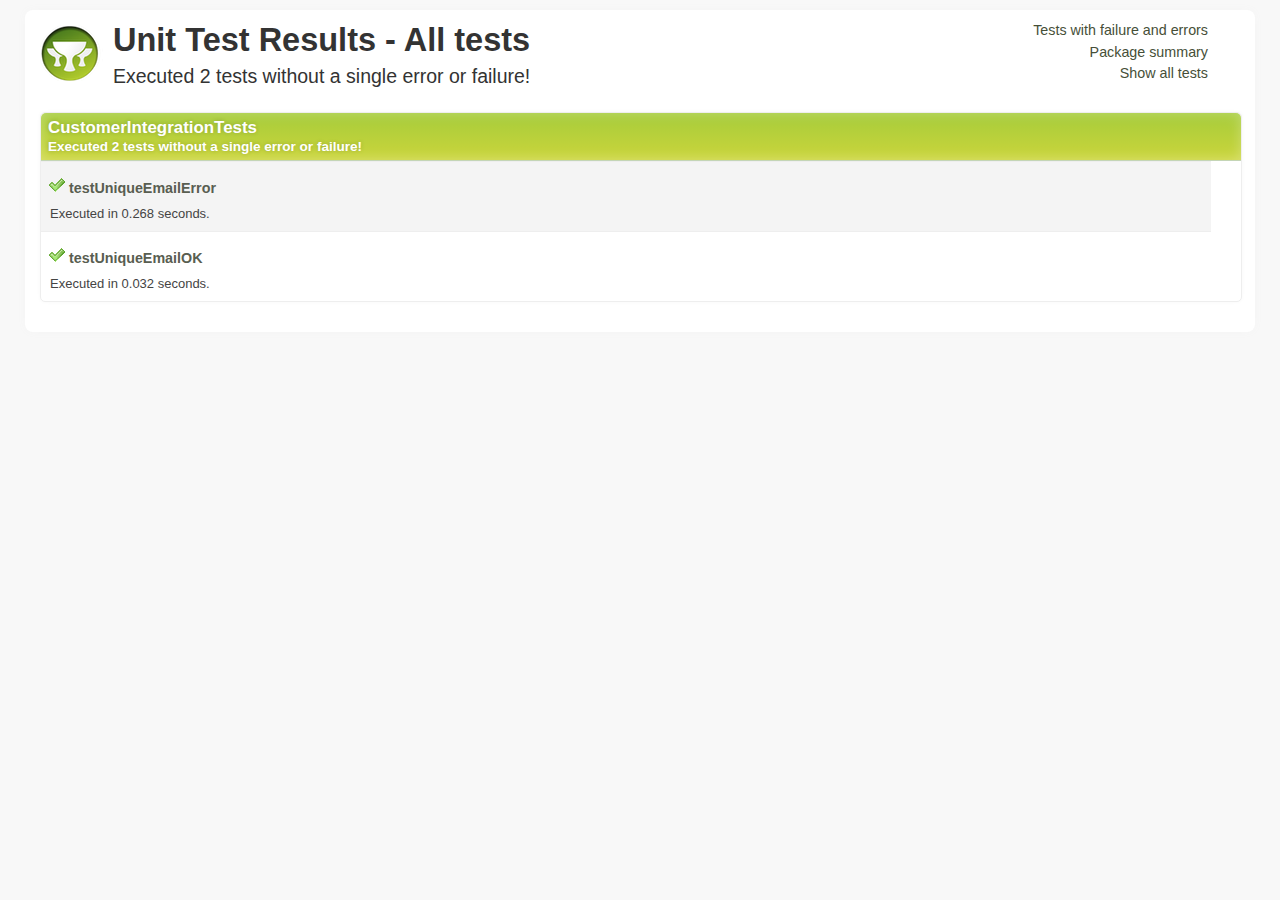
==== target/test-reports/html/all.html @ 6e8ee39a "introduced an error in Listing.groovy in previous change - resolved the bug" ====
<!DOCTYPE html><html xmlns:lxslt="http://xml.apache.org/xslt" xmlns:stringutils="xalan://org.apache.tools.ant.util.StringUtils">
<head>
<META http-equiv="Content-Type" content="text/html; charset=utf-8">
<title>
        Unit Test Results
     - All tests</title>
<link href="stylesheet.css" rel="stylesheet" type="text/css">
</head>
<body>
<div id="report" class="container container_8">
<div class="grid_6 alpha">
<div class="grailslogo"></div>
<h1>
        Unit Test Results
     - All tests </h1>
<p class="intro">
                        Executed
                        2
                        tests
                    
                        without a single error or failure!
                    </p>
</div>
<div class="grid_2 omega">
<nav id="navigationlinks">
<p>
<a href="failed.html">
                    Tests with failure and errors
                </a>
</p>
<p>
<a href="index.html">
                    Package summary
                </a>
</p>
<p>
<a href="all.html">
                    Show all tests
                </a>
</p>
</nav>
</div>
<div class="clear"></div>
<div class="testsuite success">
<div class="header">
<h2>CustomerIntegrationTests</h2>
<h3>
                        Executed
                        2
                        tests
                    
                        without a single error or failure!
                    </h3>
</div>
<div class="testcase clearfix success grid_8 alpha omega" data-name="testUniqueEmailError">
<div class="grid_3 alpha">
<p>
<span class="icon success"></span><b class="testname message success">testUniqueEmailError</b>
</p>
<p class="summary">Executed in 0.268 seconds.</p>
</div>
<div class="grid_5 omega outputinfo"></div>
<div class="clear"></div>
</div>
<div class="testcase clearfix success grid_8 alpha omega" data-name="testUniqueEmailOK">
<div class="grid_3 alpha">
<p>
<span class="icon success"></span><b class="testname message success">testUniqueEmailOK</b>
</p>
<p class="summary">Executed in 0.032 seconds.</p>
</div>
<div class="grid_5 omega outputinfo"></div>
<div class="clear"></div>
</div>
<div class="clearfix output footer">
<div class="sysout">
<h2>Standard output</h2>
<pre class="stdout"></pre>
</div>
<div class="syserr">
<h2>System error</h2>
<pre class="syserr">--Output from testUniqueEmailError--
--Output from testUniqueEmailOK--
</pre>
</div>
</div>
<div class="clear"></div>
</div>
<div class="clear"></div>
</div>
<!--
            Parses JUnit output and associates it with the corresponding test case
        -->
<script language="javascript">


/**
 * The JUnit report format is incredibly stuipd in the
 * sense that it accumulates output from all test methods
 * into a single xml node.
 */
(function() {

    var outputElements = findOutputElements();
    for (var i in outputElements) {
        var outputElement = outputElements[i];
        var textOutput = outputElement.element.firstChild.nodeValue;
        var header = outputElement.getHeader();
        appendTestMethodOutput(textOutput, header);
    }

    function findOutputElements() {
        var outputElements = [];
        var preElements = document.getElementsByTagName("pre");
        for (var i in preElements) {
            var preElement = preElements[i];
            var className = preElement.className || "";
            if (className.indexOf("stdout") >= 0) {
                var outputElement = new OutputElement(preElement, "output");
                outputElements.push(outputElement);
            } else if (className.indexOf("syserr") >= 0) {
                var outputElement = new OutputElement(preElement, "error");
                outputElements.push(outputElement);
            }
        }

        return outputElements;
    }

    function OutputElement(element, type) {
        this.element = element;
        this.type = type;

        this.getHeader = function() {
            if (type === "output") {
                return "System output";
            } else if ("error") {
                return "System error";
            }
        }
    }

    function appendTestMethodOutput(text, header) {
        var testOutput = new TestMethodOutput(header);

        var lines = text.split(/\r\n|\r|\n/);
        for (var i in lines) {
            var line = lines[i];
            var matches = line.match(/^--Output from (.*)--$/);
            if (matches !== null && matches.length == 2) {
                testOutput.flushToDom();
                testOutput.testName = matches[1];
            } else {
                testOutput.addLine(line);
            }
        }

        testOutput.flushToDom();
    }

    function TestMethodOutput(header) {
        this.header = header;
        this.testName = undefined;
        this.buffer = "";

        this.addLine = function(line) {
            this.buffer += line + "\n";
        }

        this.flushToDom = function() {
            if (this.testName !== undefined) {
                var domNode = getTestcaseElementByName(this.testName);
                if (domNode !== undefined && trimString(this.buffer).length > 0) {
                    this.appendTo(domNode);
                }

                this.reset();
            }
        }

        this.appendTo = function(domNode) {
            var node = document.createElement("div");
            node.innerHTML = '<p><b class="message">' + header + '</b></p>';

            var preNode = document.createElement("pre");
            preNode.appendChild(document.createTextNode(this.buffer));
            node.appendChild(preNode);

            var outputContainer = findElementByTagClassAndParent("div", "outputinfo", domNode);
            outputContainer.appendChild(node);
        }

        this.reset = function() {
            this.methodName = undefined;
            this.buffer = "";
        }
    }

    function getTestcaseElementByName(name) {
        var divElements = document.getElementsByTagName("div");
        var elementCount = divElements.length;
        for (var i=0; i<elementCount; i++) {
            var el = divElements[i];
            if (el.getAttribute("data-name") === name) {
                return el;
            }
        }
    }

    function findElementByTagClassAndParent(tagName, className, parentNode) {
        var elements = parentNode.getElementsByTagName(tagName);
        for (var i in elements) {
            var element = elements[i];

            // Not 100% correct, but good enough here
            if (element.className !== undefined && element.className.indexOf(className) >= 0) {
                return element;
            }
        }
    }

    function trimString(str) {
        return str.replace(/^\s\s*/, '').replace(/\s\s*$/, '');
    }

})();

        </script>
</body>
</html>
---- target/test-reports/html/stylesheet.css ----
/* html5 boilerplate */
        html, body, div, span, object, iframe,
        h1, h2, h3, h4, h5, h6, p, blockquote, pre,
        abbr, address, cite, code, del, dfn, em, img, ins, kbd, q, samp,
        small, strong, sub, sup, var, b, i, dl, dt, dd, ol, ul, li {
        margin: 0;
        padding: 0;
        border: 0;
        font-size: 100%;
        font: inherit;
        vertical-align: baseline;
        }

        select, input, textarea, button { font:99% sans-serif; }
        pre, code, kbd, samp { font-family: monospace, sans-serif; }

        html { overflow-y: scroll; }
        a:hover, a:active { outline: none; }

        ::-moz-selection{ background: #FF9800; color:#fff; text-shadow: none; }
        ::selection { background: #FF9800; color:#fff; text-shadow: none; }
        a:link { -webkit-tap-highlight-color: #FF9800; }

        h1 { font-size: 2.5em; }
        h1, h2, h3, h4, h5, h6 { font-weight: bold; }
        body, select, input, textarea { color: #333; }

        /* html5 boilerpalte end */

        body {
            color: #333333;
            background-color: #F8F8F8;
            font:13px/1.231 ubuntu, sans-serif; *font-size:small;
        }

        p.intro { font-size: 1.5em; }

        a { color: #1A4491; text-decoration: none; }
        a:hover { }

        pre {
            border-radius: 5px;
            margin-bottom: 8px;
            padding: 15px;
            background-color: #FFFFFF;
            border: 1px solid #DEDEDE;
            font-family: Consolas, Monaco, monospace;
            font-size: 0.9em;
            white-space: pre;
            white-space: pre-wrap;
            word-wrap:
            break-word;
        }

        #report {
            border-radius: 8px;
            box-shadow: 0 0 8px #F5F5F5;

            background-color: white;
            margin: 10px auto;
            padding: 10px 15px;
        }

        /* Navigation links between the various views
        - - - - - - - - - - - - - - - - - - - - - - */
        #navigationlinks { text-align: right; }
        #navigationlinks p { padding: 2px; }
        #navigationlinks a { font-size: 1.1em; color: #464F38; }
        #navigationlinks a:hover { color: #333; }

        /* Test suites
        - - - - - - */

        .testsuite {
            border-radius: 5px;
            box-shadow: 0 0 4px #F8F8F8;

            background-color: F7F7F7;
            background: -moz-linear-gradient(center top , #F7F7F7, #FEFEFE);

            border: 1px solid #EEEEEE;
            margin: 20px 0;
            text-align: left;
            width: 100%;
        }

        .testsuite .header {
            color: white;
            padding: 5px 7px;
            text-shadow: 0 0 4px rgba(0, 0, 0, 0.2);
            font-size: 1.3em;

            border-radius: 5px 5px 0 0;
            box-shadow: 0 0 13px rgba(255, 255, 255, 0.3) inset;
        }

        .testsuite.error .header {
            background-color: #BC2F2F;
            background: -moz-linear-gradient(#BC2F2F, #C96952);
            background: -webkit-linear-gradient(#BC2F2F, #C96952);
            background: linear-gradient(#BC2F2F, #C96952);
            border-bottom: 1px solid #BE5B5B;
        }

        .testsuite.failure .header {
            background-color: #E69814;
            background: -moz-linear-gradient(#FFB75B, #E69814);
            background: -webkit-linear-gradient(#FFB75B, #E69814);
            background: linear-gradient(#FFB75B, #E69814);
            border-bottom: 1px solid #CD912B;
        }

        .testsuite.success .header {
            background-color: #A6CC3B;
            background: -moz-linear-gradient(#A6CC3B, #CBD53B);
            background: -webkit-linear-gradient(#A6CC3B, #CBD53B);
            background: linear-gradient(#A6CC3B, #CBD53B);
            border-bottom: 1px solid #C4D5B6;
        }

        .testsuite .header h2, h3 { margin: 0; padding: 0; }
        .testsuite .header h3 { font-size: 0.8em; }

        .testsuite .name {
            width: 50%;
        }

        .testsuite .time {
            width: 10%;
        }

        .testsuite .testcase {
            padding: 5px 0;
        }

        /* Link to individual test cases
        - - - - - - - - - - - - - - - - - */

        .packagelink {
            border: 1px solid transparent;
            float: left;
            font-size: 1.1em;
            list-style: none outside none;
            padding: 2px 7px 4px 7px;
            margin: 3px;
        }

        .packagelink:hover {
            border-radius: 4px;
            background-color: #f7f7f7;
            border: 1px solid #ddd;
        }

        .packagelink a {
            color: blue;
            text-decoration: none;
            display: inline-block;
        }

        .packagelink.failure a {
            color: #FB6C00 !important;
        }

        .packagelink.error a {
            color: #DD0707 !important;
        }

        .packagelink.success a {
            color: #344804 !important;
        }

        /* force line break for long test names wihtout white-space */
        .message { word-wrap: break-word; }

        .testcase.success .message { color: #595E51; }
        .testcase.error .message { color: #AA0E0E; }
        .testcase.failure .message { color: #FB6C00; }

        .testsuite .testcase:nth-of-type(2n) {
            background-color: #F4F4F4;
            border-bottom: 1px solid #EEEEEE;
            border-top: 1px solid #EEEEEE;
        }

        .testcase .message {
            font-size: 1.1em;
            font-weight: bold;
        }

        .testcase p.summary {
            margin-left: 5px;
            font-size: 1em;
            color: #444;
        }

        .outputinfo p { margin-top: 9px; }

        /* output is parsed using javascript and not visible by default.
        I don't think that having a non-javascript fallback is important
        as most Grails developers won't be using IE 6 :D */

        .testsuite .footer { display: none; }
        p { padding: 4px; }

        .footer.output {
            border-radius: 0 0 5px 5px;
            background-color: #F8F8F8;
            background: -moz-linear-gradient(center top , #F8F8F8, #F2F2F2);
            border-top: 1px solid #EEEEEE;
            margin-top: 10px;
        }

        .footer.output h2 { padding: 5px 0 0 5px; }
        .footer.output .sysout, .syserr { float: left; width: 49%; }
        .footer.output pre { margin: 5px; }

        .errorMessage {
            color: #AA0E0E;
            font-size: 1em;
            font-weight: bold;
        }

        .errorMessage.failure { color: #FB6C00 !important; }

        .grailslogo {
            background-image: url("[data-uri]");
            width: 63px; height: 66px;
            margin: 0 10px 5px 0;
            float: left;
        }

        /* icons */
        .icon { width: 16px; height: 16px; margin: 6px 4px 0; display: inline-block; }
        .icon.failure { background-image: url("[data-uri]"); }
        .icon.error { background-image: url("[data-uri]"); }
        .icon.success { background-image: url("[data-uri]"); }

        /* 960gs */
        body{min-width:1200px}
		.container_8{margin-left:auto;margin-right:auto;width:1200px}
		.grid_1,.grid_2,.grid_3,.grid_4,.grid_5,.grid_6,.grid_7,.grid_8{display:inline;float:left;position:relative;margin-left:15px;margin-right:15px}
		.push_1,.pull_1,.push_2,.pull_2,.push_3,.pull_3,.push_4,.pull_4,.push_5,.pull_5,.push_6,.pull_6,.push_7,.pull_7,.push_8,.pull_8{position:relative}
		.alpha{margin-left:0}
		.omega{margin-right:0}
		.container_8 .grid_1{width:120px}
		.container_8 .grid_2{width:270px}
		.container_8 .grid_3{width:420px}
		.container_8 .grid_4{width:570px}
		.container_8 .grid_5{width:720px}
		.container_8 .grid_6{width:870px}
		.container_8 .grid_7{width:1020px}
		.container_8 .grid_8{width:1170px}
		.container_8 .prefix_1{padding-left:150px}
		.container_8 .prefix_2{padding-left:300px}
		.container_8 .prefix_3{padding-left:450px}
		.container_8 .prefix_4{padding-left:600px}
		.container_8 .prefix_5{padding-left:750px}
		.container_8 .prefix_6{padding-left:900px}
		.container_8 .prefix_7{padding-left:1050px}
		.container_8 .suffix_1{padding-right:150px}
		.container_8 .suffix_2{padding-right:300px}
		.container_8 .suffix_3{padding-right:450px}
		.container_8 .suffix_4{padding-right:600px}
		.container_8 .suffix_5{padding-right:750px}
		.container_8 .suffix_6{padding-right:900px}
		.container_8 .suffix_7{padding-right:1050px}
		.container_8 .push_1{left:150px}
		.container_8 .push_2{left:300px}
		.container_8 .push_3{left:450px}
		.container_8 .push_4{left:600px}
		.container_8 .push_5{left:750px}
		.container_8 .push_6{left:900px}
		.container_8 .push_7{left:1050px}
		.container_8 .pull_1{left:-150px}
		.container_8 .pull_2{left:-300px}
		.container_8 .pull_3{left:-450px}
		.container_8 .pull_4{left:-600px}
		.container_8 .pull_5{left:-750px}
		.container_8 .pull_6{left:-900px}
		.container_8 .pull_7{left:-1050px}
		.clear{clear:both;display:block;overflow:hidden;visibility:hidden;width:0;height:0}
		.clearfix:before,.clearfix:after{content:'\0020';display:block;overflow:hidden;visibility:hidden;width:0;height:0}
		.clearfix:after{clear:both}
		.clearfix{zoom:1}
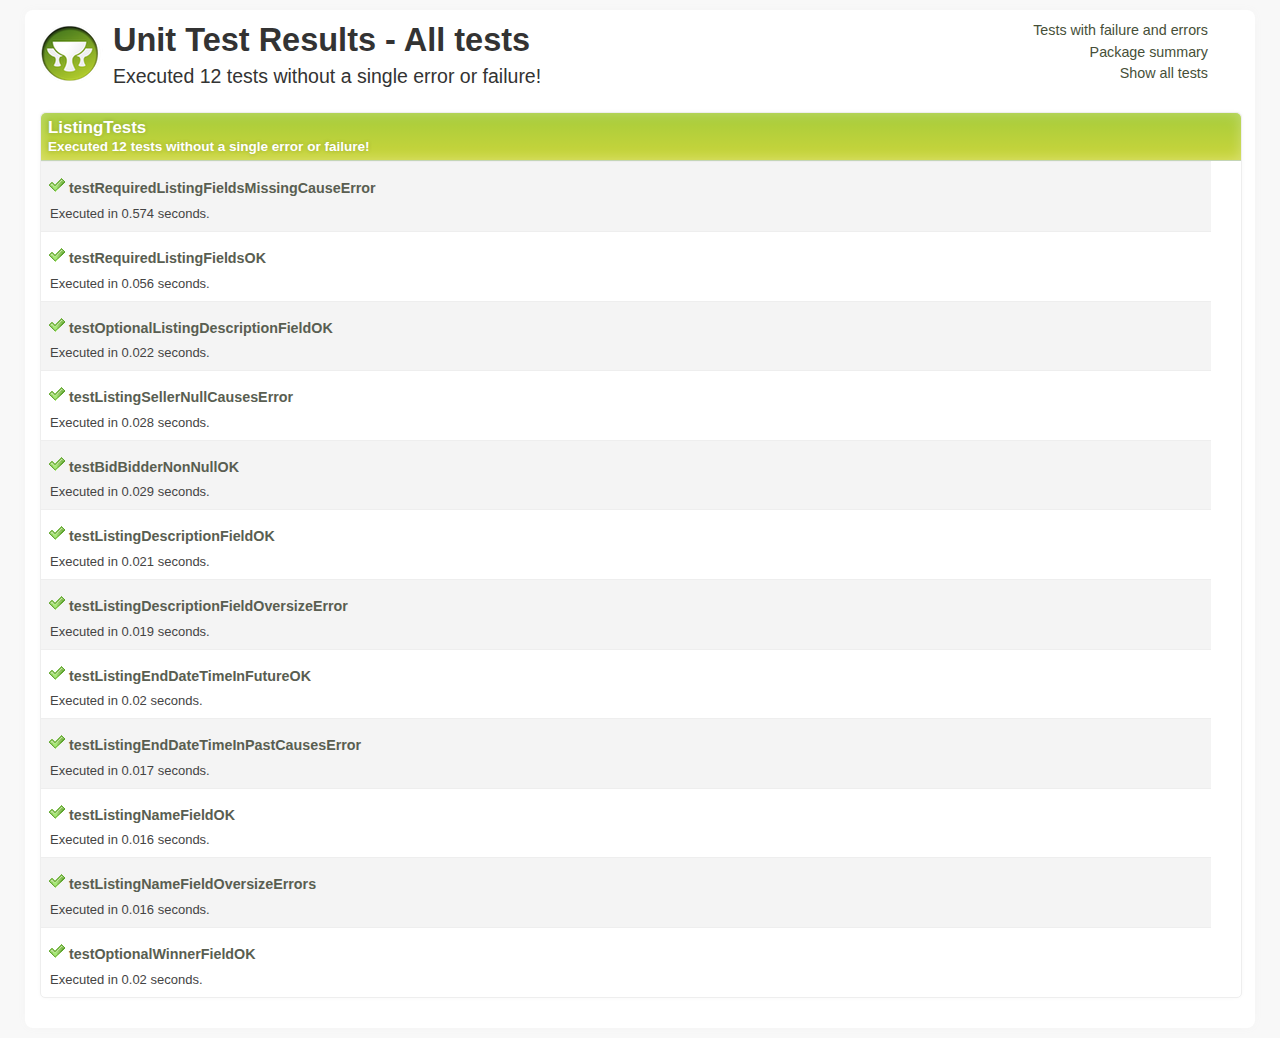
==== commit 08db6ce8: "applied correct indentation to all source files" ====
--- a/target/test-reports/html/all.html
+++ b/target/test-reports/html/all.html
@@ -15,7 +15,7 @@
      - All tests </h1>
 <p class="intro">
                         Executed
-                        2
+                        12
                         tests
                     
                         without a single error or failure!
@@ -43,31 +43,131 @@
 <div class="clear"></div>
 <div class="testsuite success">
 <div class="header">
-<h2>CustomerIntegrationTests</h2>
+<h2>ListingTests</h2>
 <h3>
                         Executed
-                        2
+                        12
                         tests
                     
                         without a single error or failure!
                     </h3>
 </div>
-<div class="testcase clearfix success grid_8 alpha omega" data-name="testUniqueEmailError">
-<div class="grid_3 alpha">
-<p>
-<span class="icon success"></span><b class="testname message success">testUniqueEmailError</b>
-</p>
-<p class="summary">Executed in 0.268 seconds.</p>
-</div>
-<div class="grid_5 omega outputinfo"></div>
-<div class="clear"></div>
-</div>
-<div class="testcase clearfix success grid_8 alpha omega" data-name="testUniqueEmailOK">
-<div class="grid_3 alpha">
-<p>
-<span class="icon success"></span><b class="testname message success">testUniqueEmailOK</b>
-</p>
-<p class="summary">Executed in 0.032 seconds.</p>
+<div class="testcase clearfix success grid_8 alpha omega" data-name="testRequiredListingFieldsMissingCauseError">
+<div class="grid_3 alpha">
+<p>
+<span class="icon success"></span><b class="testname message success">testRequiredListingFieldsMissingCauseError</b>
+</p>
+<p class="summary">Executed in 0.574 seconds.</p>
+</div>
+<div class="grid_5 omega outputinfo"></div>
+<div class="clear"></div>
+</div>
+<div class="testcase clearfix success grid_8 alpha omega" data-name="testRequiredListingFieldsOK">
+<div class="grid_3 alpha">
+<p>
+<span class="icon success"></span><b class="testname message success">testRequiredListingFieldsOK</b>
+</p>
+<p class="summary">Executed in 0.056 seconds.</p>
+</div>
+<div class="grid_5 omega outputinfo"></div>
+<div class="clear"></div>
+</div>
+<div class="testcase clearfix success grid_8 alpha omega" data-name="testOptionalListingDescriptionFieldOK">
+<div class="grid_3 alpha">
+<p>
+<span class="icon success"></span><b class="testname message success">testOptionalListingDescriptionFieldOK</b>
+</p>
+<p class="summary">Executed in 0.022 seconds.</p>
+</div>
+<div class="grid_5 omega outputinfo"></div>
+<div class="clear"></div>
+</div>
+<div class="testcase clearfix success grid_8 alpha omega" data-name="testListingSellerNullCausesError">
+<div class="grid_3 alpha">
+<p>
+<span class="icon success"></span><b class="testname message success">testListingSellerNullCausesError</b>
+</p>
+<p class="summary">Executed in 0.028 seconds.</p>
+</div>
+<div class="grid_5 omega outputinfo"></div>
+<div class="clear"></div>
+</div>
+<div class="testcase clearfix success grid_8 alpha omega" data-name="testBidBidderNonNullOK">
+<div class="grid_3 alpha">
+<p>
+<span class="icon success"></span><b class="testname message success">testBidBidderNonNullOK</b>
+</p>
+<p class="summary">Executed in 0.029 seconds.</p>
+</div>
+<div class="grid_5 omega outputinfo"></div>
+<div class="clear"></div>
+</div>
+<div class="testcase clearfix success grid_8 alpha omega" data-name="testListingDescriptionFieldOK">
+<div class="grid_3 alpha">
+<p>
+<span class="icon success"></span><b class="testname message success">testListingDescriptionFieldOK</b>
+</p>
+<p class="summary">Executed in 0.021 seconds.</p>
+</div>
+<div class="grid_5 omega outputinfo"></div>
+<div class="clear"></div>
+</div>
+<div class="testcase clearfix success grid_8 alpha omega" data-name="testListingDescriptionFieldOversizeError">
+<div class="grid_3 alpha">
+<p>
+<span class="icon success"></span><b class="testname message success">testListingDescriptionFieldOversizeError</b>
+</p>
+<p class="summary">Executed in 0.019 seconds.</p>
+</div>
+<div class="grid_5 omega outputinfo"></div>
+<div class="clear"></div>
+</div>
+<div class="testcase clearfix success grid_8 alpha omega" data-name="testListingEndDateTimeInFutureOK">
+<div class="grid_3 alpha">
+<p>
+<span class="icon success"></span><b class="testname message success">testListingEndDateTimeInFutureOK</b>
+</p>
+<p class="summary">Executed in 0.02 seconds.</p>
+</div>
+<div class="grid_5 omega outputinfo"></div>
+<div class="clear"></div>
+</div>
+<div class="testcase clearfix success grid_8 alpha omega" data-name="testListingEndDateTimeInPastCausesError">
+<div class="grid_3 alpha">
+<p>
+<span class="icon success"></span><b class="testname message success">testListingEndDateTimeInPastCausesError</b>
+</p>
+<p class="summary">Executed in 0.017 seconds.</p>
+</div>
+<div class="grid_5 omega outputinfo"></div>
+<div class="clear"></div>
+</div>
+<div class="testcase clearfix success grid_8 alpha omega" data-name="testListingNameFieldOK">
+<div class="grid_3 alpha">
+<p>
+<span class="icon success"></span><b class="testname message success">testListingNameFieldOK</b>
+</p>
+<p class="summary">Executed in 0.016 seconds.</p>
+</div>
+<div class="grid_5 omega outputinfo"></div>
+<div class="clear"></div>
+</div>
+<div class="testcase clearfix success grid_8 alpha omega" data-name="testListingNameFieldOversizeErrors">
+<div class="grid_3 alpha">
+<p>
+<span class="icon success"></span><b class="testname message success">testListingNameFieldOversizeErrors</b>
+</p>
+<p class="summary">Executed in 0.016 seconds.</p>
+</div>
+<div class="grid_5 omega outputinfo"></div>
+<div class="clear"></div>
+</div>
+<div class="testcase clearfix success grid_8 alpha omega" data-name="testOptionalWinnerFieldOK">
+<div class="grid_3 alpha">
+<p>
+<span class="icon success"></span><b class="testname message success">testOptionalWinnerFieldOK</b>
+</p>
+<p class="summary">Executed in 0.02 seconds.</p>
 </div>
 <div class="grid_5 omega outputinfo"></div>
 <div class="clear"></div>
@@ -79,8 +179,18 @@
 </div>
 <div class="syserr">
 <h2>System error</h2>
-<pre class="syserr">--Output from testUniqueEmailError--
---Output from testUniqueEmailOK--
+<pre class="syserr">--Output from testRequiredListingFieldsMissingCauseError--
+--Output from testRequiredListingFieldsOK--
+--Output from testOptionalListingDescriptionFieldOK--
+--Output from testListingSellerNullCausesError--
+--Output from testBidBidderNonNullOK--
+--Output from testListingDescriptionFieldOK--
+--Output from testListingDescriptionFieldOversizeError--
+--Output from testListingEndDateTimeInFutureOK--
+--Output from testListingEndDateTimeInPastCausesError--
+--Output from testListingNameFieldOK--
+--Output from testListingNameFieldOversizeErrors--
+--Output from testOptionalWinnerFieldOK--
 </pre>
 </div>
 </div>
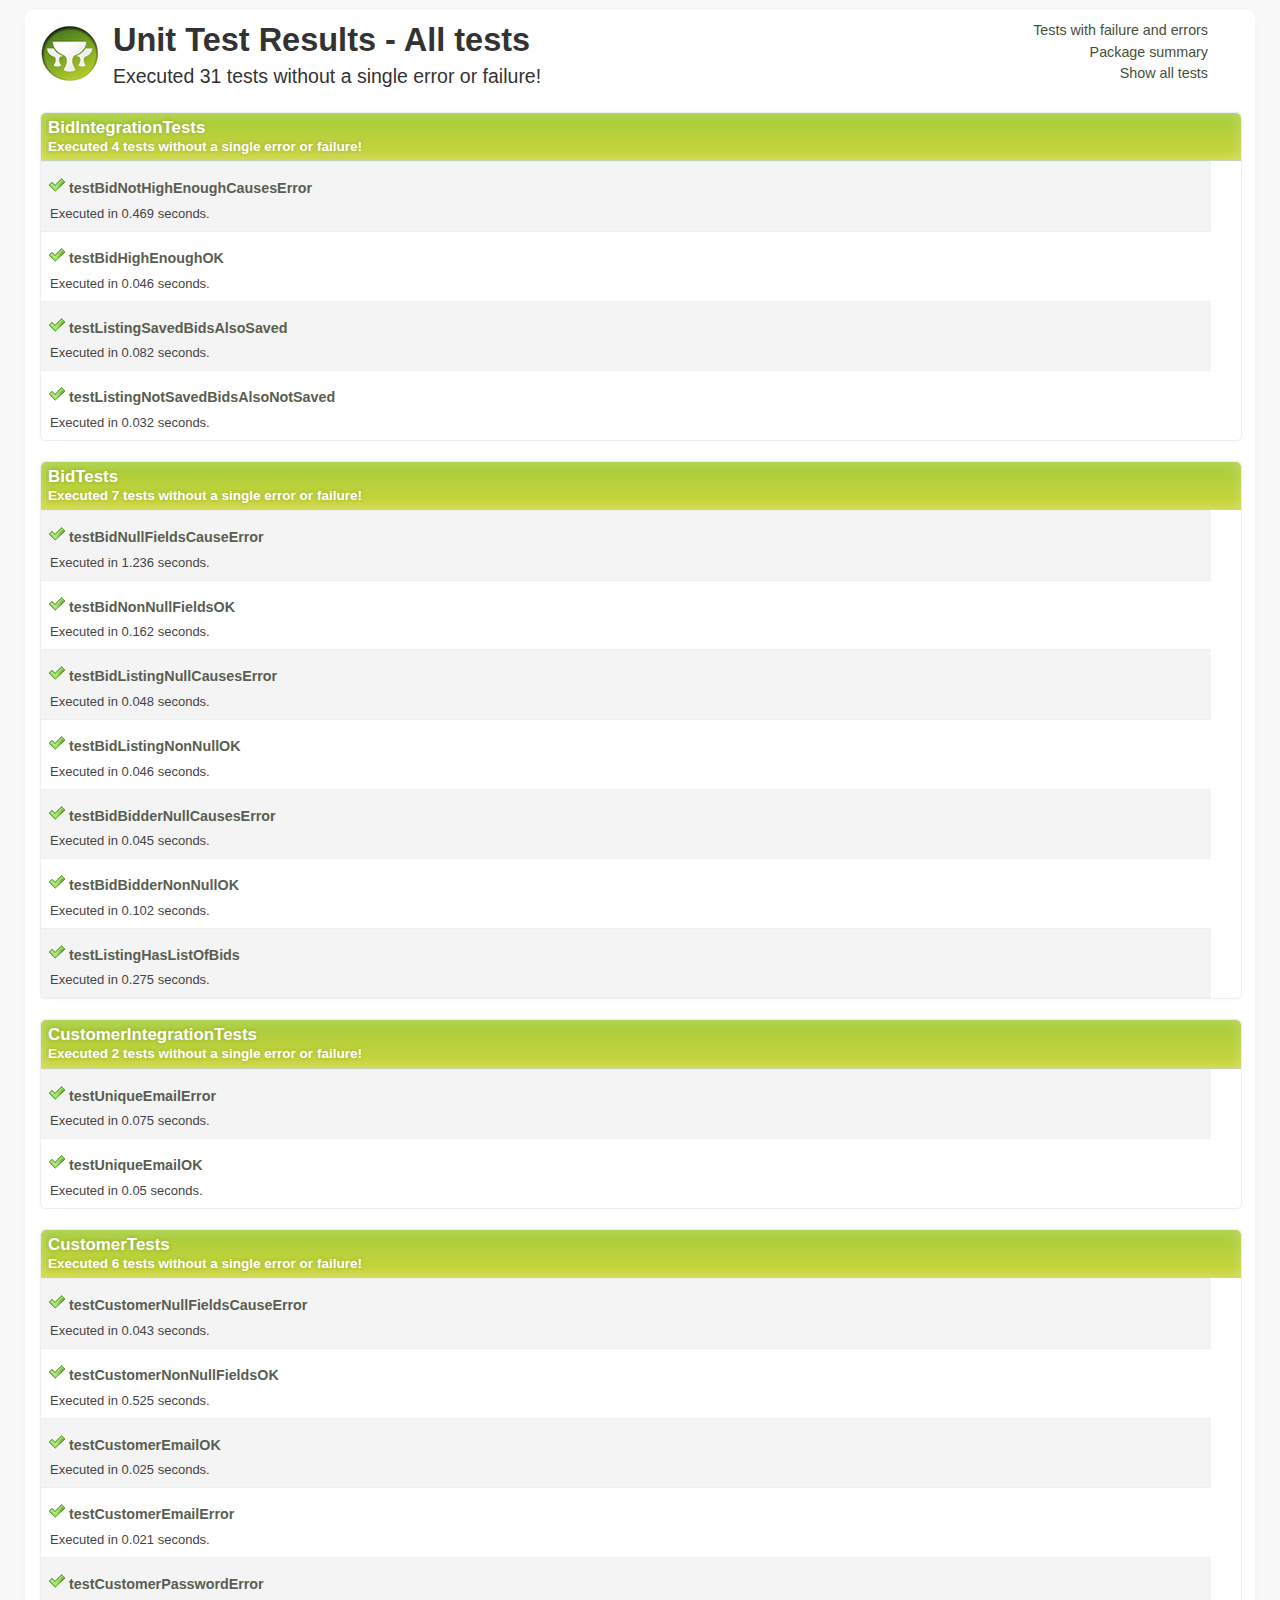
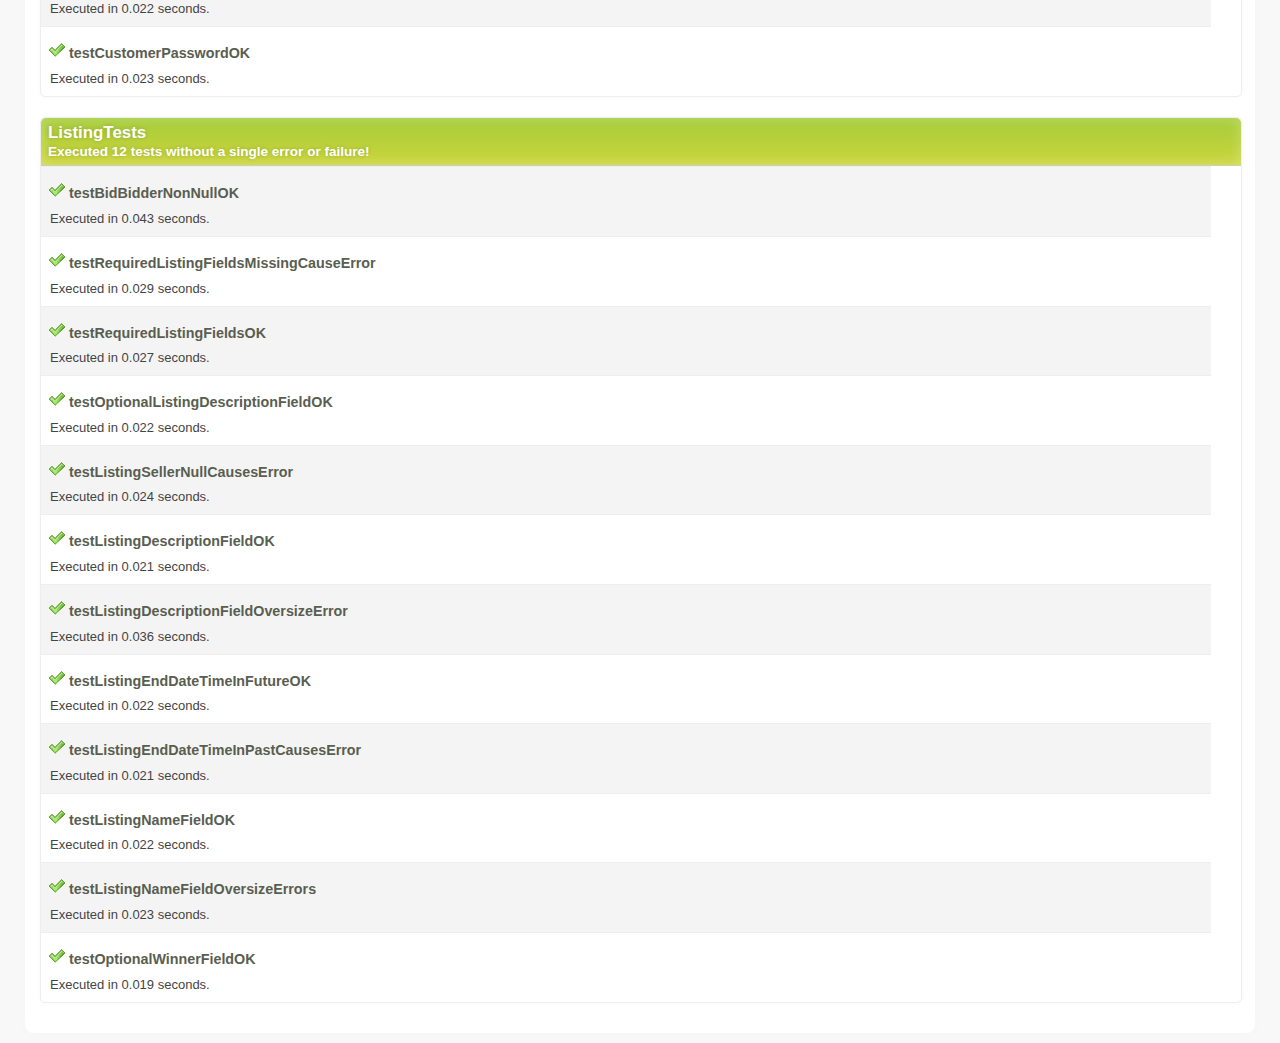
==== commit 3f50c8a6: "Changes" ====
--- a/target/test-reports/html/all.html
+++ b/target/test-reports/html/all.html
@@ -15,7 +15,7 @@
      - All tests </h1>
 <p class="intro">
                         Executed
-                        12
+                        31
                         tests
                     
                         without a single error or failure!
@@ -41,6 +41,326 @@
 </nav>
 </div>
 <div class="clear"></div>
+<div class="testsuite success">
+<div class="header">
+<h2>BidIntegrationTests</h2>
+<h3>
+                        Executed
+                        4
+                        tests
+                    
+                        without a single error or failure!
+                    </h3>
+</div>
+<div class="testcase clearfix success grid_8 alpha omega" data-name="testBidNotHighEnoughCausesError">
+<div class="grid_3 alpha">
+<p>
+<span class="icon success"></span><b class="testname message success">testBidNotHighEnoughCausesError</b>
+</p>
+<p class="summary">Executed in 0.469 seconds.</p>
+</div>
+<div class="grid_5 omega outputinfo"></div>
+<div class="clear"></div>
+</div>
+<div class="testcase clearfix success grid_8 alpha omega" data-name="testBidHighEnoughOK">
+<div class="grid_3 alpha">
+<p>
+<span class="icon success"></span><b class="testname message success">testBidHighEnoughOK</b>
+</p>
+<p class="summary">Executed in 0.046 seconds.</p>
+</div>
+<div class="grid_5 omega outputinfo"></div>
+<div class="clear"></div>
+</div>
+<div class="testcase clearfix success grid_8 alpha omega" data-name="testListingSavedBidsAlsoSaved">
+<div class="grid_3 alpha">
+<p>
+<span class="icon success"></span><b class="testname message success">testListingSavedBidsAlsoSaved</b>
+</p>
+<p class="summary">Executed in 0.082 seconds.</p>
+</div>
+<div class="grid_5 omega outputinfo"></div>
+<div class="clear"></div>
+</div>
+<div class="testcase clearfix success grid_8 alpha omega" data-name="testListingNotSavedBidsAlsoNotSaved">
+<div class="grid_3 alpha">
+<p>
+<span class="icon success"></span><b class="testname message success">testListingNotSavedBidsAlsoNotSaved</b>
+</p>
+<p class="summary">Executed in 0.032 seconds.</p>
+</div>
+<div class="grid_5 omega outputinfo"></div>
+<div class="clear"></div>
+</div>
+<div class="clearfix output footer">
+<div class="sysout">
+<h2>Standard output</h2>
+<pre class="stdout">--Output from testBidNotHighEnoughCausesError--
+--Output from testBidHighEnoughOK--
+--Output from testListingSavedBidsAlsoSaved--
+--Output from testListingNotSavedBidsAlsoNotSaved--
+</pre>
+</div>
+<div class="syserr">
+<h2>System error</h2>
+<pre class="syserr">--Output from testBidNotHighEnoughCausesError--
+--Output from testBidHighEnoughOK--
+--Output from testListingSavedBidsAlsoSaved--
+--Output from testListingNotSavedBidsAlsoNotSaved--
+</pre>
+</div>
+</div>
+<div class="clear"></div>
+</div>
+<div class="testsuite success">
+<div class="header">
+<h2>BidTests</h2>
+<h3>
+                        Executed
+                        7
+                        tests
+                    
+                        without a single error or failure!
+                    </h3>
+</div>
+<div class="testcase clearfix success grid_8 alpha omega" data-name="testBidNullFieldsCauseError">
+<div class="grid_3 alpha">
+<p>
+<span class="icon success"></span><b class="testname message success">testBidNullFieldsCauseError</b>
+</p>
+<p class="summary">Executed in 1.236 seconds.</p>
+</div>
+<div class="grid_5 omega outputinfo"></div>
+<div class="clear"></div>
+</div>
+<div class="testcase clearfix success grid_8 alpha omega" data-name="testBidNonNullFieldsOK">
+<div class="grid_3 alpha">
+<p>
+<span class="icon success"></span><b class="testname message success">testBidNonNullFieldsOK</b>
+</p>
+<p class="summary">Executed in 0.162 seconds.</p>
+</div>
+<div class="grid_5 omega outputinfo"></div>
+<div class="clear"></div>
+</div>
+<div class="testcase clearfix success grid_8 alpha omega" data-name="testBidListingNullCausesError">
+<div class="grid_3 alpha">
+<p>
+<span class="icon success"></span><b class="testname message success">testBidListingNullCausesError</b>
+</p>
+<p class="summary">Executed in 0.048 seconds.</p>
+</div>
+<div class="grid_5 omega outputinfo"></div>
+<div class="clear"></div>
+</div>
+<div class="testcase clearfix success grid_8 alpha omega" data-name="testBidListingNonNullOK">
+<div class="grid_3 alpha">
+<p>
+<span class="icon success"></span><b class="testname message success">testBidListingNonNullOK</b>
+</p>
+<p class="summary">Executed in 0.046 seconds.</p>
+</div>
+<div class="grid_5 omega outputinfo"></div>
+<div class="clear"></div>
+</div>
+<div class="testcase clearfix success grid_8 alpha omega" data-name="testBidBidderNullCausesError">
+<div class="grid_3 alpha">
+<p>
+<span class="icon success"></span><b class="testname message success">testBidBidderNullCausesError</b>
+</p>
+<p class="summary">Executed in 0.045 seconds.</p>
+</div>
+<div class="grid_5 omega outputinfo"></div>
+<div class="clear"></div>
+</div>
+<div class="testcase clearfix success grid_8 alpha omega" data-name="testBidBidderNonNullOK">
+<div class="grid_3 alpha">
+<p>
+<span class="icon success"></span><b class="testname message success">testBidBidderNonNullOK</b>
+</p>
+<p class="summary">Executed in 0.102 seconds.</p>
+</div>
+<div class="grid_5 omega outputinfo"></div>
+<div class="clear"></div>
+</div>
+<div class="testcase clearfix success grid_8 alpha omega" data-name="testListingHasListOfBids">
+<div class="grid_3 alpha">
+<p>
+<span class="icon success"></span><b class="testname message success">testListingHasListOfBids</b>
+</p>
+<p class="summary">Executed in 0.275 seconds.</p>
+</div>
+<div class="grid_5 omega outputinfo"></div>
+<div class="clear"></div>
+</div>
+<div class="clearfix output footer">
+<div class="sysout">
+<h2>Standard output</h2>
+<pre class="stdout">--Output from testBidNullFieldsCauseError--
+--Output from testBidNonNullFieldsOK--
+--Output from testBidListingNullCausesError--
+--Output from testBidListingNonNullOK--
+--Output from testBidBidderNullCausesError--
+--Output from testBidBidderNonNullOK--
+--Output from testListingHasListOfBids--
+</pre>
+</div>
+<div class="syserr">
+<h2>System error</h2>
+<pre class="syserr">--Output from testBidNullFieldsCauseError--
+--Output from testBidNonNullFieldsOK--
+--Output from testBidListingNullCausesError--
+--Output from testBidListingNonNullOK--
+--Output from testBidBidderNullCausesError--
+--Output from testBidBidderNonNullOK--
+--Output from testListingHasListOfBids--
+</pre>
+</div>
+</div>
+<div class="clear"></div>
+</div>
+<div class="testsuite success">
+<div class="header">
+<h2>CustomerIntegrationTests</h2>
+<h3>
+                        Executed
+                        2
+                        tests
+                    
+                        without a single error or failure!
+                    </h3>
+</div>
+<div class="testcase clearfix success grid_8 alpha omega" data-name="testUniqueEmailError">
+<div class="grid_3 alpha">
+<p>
+<span class="icon success"></span><b class="testname message success">testUniqueEmailError</b>
+</p>
+<p class="summary">Executed in 0.075 seconds.</p>
+</div>
+<div class="grid_5 omega outputinfo"></div>
+<div class="clear"></div>
+</div>
+<div class="testcase clearfix success grid_8 alpha omega" data-name="testUniqueEmailOK">
+<div class="grid_3 alpha">
+<p>
+<span class="icon success"></span><b class="testname message success">testUniqueEmailOK</b>
+</p>
+<p class="summary">Executed in 0.05 seconds.</p>
+</div>
+<div class="grid_5 omega outputinfo"></div>
+<div class="clear"></div>
+</div>
+<div class="clearfix output footer">
+<div class="sysout">
+<h2>Standard output</h2>
+<pre class="stdout">--Output from testUniqueEmailError--
+--Output from testUniqueEmailOK--
+</pre>
+</div>
+<div class="syserr">
+<h2>System error</h2>
+<pre class="syserr">--Output from testUniqueEmailError--
+--Output from testUniqueEmailOK--
+</pre>
+</div>
+</div>
+<div class="clear"></div>
+</div>
+<div class="testsuite success">
+<div class="header">
+<h2>CustomerTests</h2>
+<h3>
+                        Executed
+                        6
+                        tests
+                    
+                        without a single error or failure!
+                    </h3>
+</div>
+<div class="testcase clearfix success grid_8 alpha omega" data-name="testCustomerNullFieldsCauseError">
+<div class="grid_3 alpha">
+<p>
+<span class="icon success"></span><b class="testname message success">testCustomerNullFieldsCauseError</b>
+</p>
+<p class="summary">Executed in 0.043 seconds.</p>
+</div>
+<div class="grid_5 omega outputinfo"></div>
+<div class="clear"></div>
+</div>
+<div class="testcase clearfix success grid_8 alpha omega" data-name="testCustomerNonNullFieldsOK">
+<div class="grid_3 alpha">
+<p>
+<span class="icon success"></span><b class="testname message success">testCustomerNonNullFieldsOK</b>
+</p>
+<p class="summary">Executed in 0.525 seconds.</p>
+</div>
+<div class="grid_5 omega outputinfo"></div>
+<div class="clear"></div>
+</div>
+<div class="testcase clearfix success grid_8 alpha omega" data-name="testCustomerEmailOK">
+<div class="grid_3 alpha">
+<p>
+<span class="icon success"></span><b class="testname message success">testCustomerEmailOK</b>
+</p>
+<p class="summary">Executed in 0.025 seconds.</p>
+</div>
+<div class="grid_5 omega outputinfo"></div>
+<div class="clear"></div>
+</div>
+<div class="testcase clearfix success grid_8 alpha omega" data-name="testCustomerEmailError">
+<div class="grid_3 alpha">
+<p>
+<span class="icon success"></span><b class="testname message success">testCustomerEmailError</b>
+</p>
+<p class="summary">Executed in 0.021 seconds.</p>
+</div>
+<div class="grid_5 omega outputinfo"></div>
+<div class="clear"></div>
+</div>
+<div class="testcase clearfix success grid_8 alpha omega" data-name="testCustomerPasswordError">
+<div class="grid_3 alpha">
+<p>
+<span class="icon success"></span><b class="testname message success">testCustomerPasswordError</b>
+</p>
+<p class="summary">Executed in 0.022 seconds.</p>
+</div>
+<div class="grid_5 omega outputinfo"></div>
+<div class="clear"></div>
+</div>
+<div class="testcase clearfix success grid_8 alpha omega" data-name="testCustomerPasswordOK">
+<div class="grid_3 alpha">
+<p>
+<span class="icon success"></span><b class="testname message success">testCustomerPasswordOK</b>
+</p>
+<p class="summary">Executed in 0.023 seconds.</p>
+</div>
+<div class="grid_5 omega outputinfo"></div>
+<div class="clear"></div>
+</div>
+<div class="clearfix output footer">
+<div class="sysout">
+<h2>Standard output</h2>
+<pre class="stdout">--Output from testCustomerNullFieldsCauseError--
+--Output from testCustomerNonNullFieldsOK--
+--Output from testCustomerEmailOK--
+--Output from testCustomerEmailError--
+--Output from testCustomerPasswordError--
+--Output from testCustomerPasswordOK--
+</pre>
+</div>
+<div class="syserr">
+<h2>System error</h2>
+<pre class="syserr">--Output from testCustomerNullFieldsCauseError--
+--Output from testCustomerNonNullFieldsOK--
+--Output from testCustomerEmailOK--
+--Output from testCustomerEmailError--
+--Output from testCustomerPasswordError--
+--Output from testCustomerPasswordOK--
+</pre>
+</div>
+</div>
+<div class="clear"></div>
+</div>
 <div class="testsuite success">
 <div class="header">
 <h2>ListingTests</h2>
@@ -52,12 +372,22 @@
                         without a single error or failure!
                     </h3>
 </div>
+<div class="testcase clearfix success grid_8 alpha omega" data-name="testBidBidderNonNullOK">
+<div class="grid_3 alpha">
+<p>
+<span class="icon success"></span><b class="testname message success">testBidBidderNonNullOK</b>
+</p>
+<p class="summary">Executed in 0.043 seconds.</p>
+</div>
+<div class="grid_5 omega outputinfo"></div>
+<div class="clear"></div>
+</div>
 <div class="testcase clearfix success grid_8 alpha omega" data-name="testRequiredListingFieldsMissingCauseError">
 <div class="grid_3 alpha">
 <p>
 <span class="icon success"></span><b class="testname message success">testRequiredListingFieldsMissingCauseError</b>
 </p>
-<p class="summary">Executed in 0.574 seconds.</p>
+<p class="summary">Executed in 0.029 seconds.</p>
 </div>
 <div class="grid_5 omega outputinfo"></div>
 <div class="clear"></div>
@@ -67,7 +397,7 @@
 <p>
 <span class="icon success"></span><b class="testname message success">testRequiredListingFieldsOK</b>
 </p>
-<p class="summary">Executed in 0.056 seconds.</p>
+<p class="summary">Executed in 0.027 seconds.</p>
 </div>
 <div class="grid_5 omega outputinfo"></div>
 <div class="clear"></div>
@@ -87,17 +417,7 @@
 <p>
 <span class="icon success"></span><b class="testname message success">testListingSellerNullCausesError</b>
 </p>
-<p class="summary">Executed in 0.028 seconds.</p>
-</div>
-<div class="grid_5 omega outputinfo"></div>
-<div class="clear"></div>
-</div>
-<div class="testcase clearfix success grid_8 alpha omega" data-name="testBidBidderNonNullOK">
-<div class="grid_3 alpha">
-<p>
-<span class="icon success"></span><b class="testname message success">testBidBidderNonNullOK</b>
-</p>
-<p class="summary">Executed in 0.029 seconds.</p>
+<p class="summary">Executed in 0.024 seconds.</p>
 </div>
 <div class="grid_5 omega outputinfo"></div>
 <div class="clear"></div>
@@ -117,57 +437,57 @@
 <p>
 <span class="icon success"></span><b class="testname message success">testListingDescriptionFieldOversizeError</b>
 </p>
+<p class="summary">Executed in 0.036 seconds.</p>
+</div>
+<div class="grid_5 omega outputinfo"></div>
+<div class="clear"></div>
+</div>
+<div class="testcase clearfix success grid_8 alpha omega" data-name="testListingEndDateTimeInFutureOK">
+<div class="grid_3 alpha">
+<p>
+<span class="icon success"></span><b class="testname message success">testListingEndDateTimeInFutureOK</b>
+</p>
+<p class="summary">Executed in 0.022 seconds.</p>
+</div>
+<div class="grid_5 omega outputinfo"></div>
+<div class="clear"></div>
+</div>
+<div class="testcase clearfix success grid_8 alpha omega" data-name="testListingEndDateTimeInPastCausesError">
+<div class="grid_3 alpha">
+<p>
+<span class="icon success"></span><b class="testname message success">testListingEndDateTimeInPastCausesError</b>
+</p>
+<p class="summary">Executed in 0.021 seconds.</p>
+</div>
+<div class="grid_5 omega outputinfo"></div>
+<div class="clear"></div>
+</div>
+<div class="testcase clearfix success grid_8 alpha omega" data-name="testListingNameFieldOK">
+<div class="grid_3 alpha">
+<p>
+<span class="icon success"></span><b class="testname message success">testListingNameFieldOK</b>
+</p>
+<p class="summary">Executed in 0.022 seconds.</p>
+</div>
+<div class="grid_5 omega outputinfo"></div>
+<div class="clear"></div>
+</div>
+<div class="testcase clearfix success grid_8 alpha omega" data-name="testListingNameFieldOversizeErrors">
+<div class="grid_3 alpha">
+<p>
+<span class="icon success"></span><b class="testname message success">testListingNameFieldOversizeErrors</b>
+</p>
+<p class="summary">Executed in 0.023 seconds.</p>
+</div>
+<div class="grid_5 omega outputinfo"></div>
+<div class="clear"></div>
+</div>
+<div class="testcase clearfix success grid_8 alpha omega" data-name="testOptionalWinnerFieldOK">
+<div class="grid_3 alpha">
+<p>
+<span class="icon success"></span><b class="testname message success">testOptionalWinnerFieldOK</b>
+</p>
 <p class="summary">Executed in 0.019 seconds.</p>
-</div>
-<div class="grid_5 omega outputinfo"></div>
-<div class="clear"></div>
-</div>
-<div class="testcase clearfix success grid_8 alpha omega" data-name="testListingEndDateTimeInFutureOK">
-<div class="grid_3 alpha">
-<p>
-<span class="icon success"></span><b class="testname message success">testListingEndDateTimeInFutureOK</b>
-</p>
-<p class="summary">Executed in 0.02 seconds.</p>
-</div>
-<div class="grid_5 omega outputinfo"></div>
-<div class="clear"></div>
-</div>
-<div class="testcase clearfix success grid_8 alpha omega" data-name="testListingEndDateTimeInPastCausesError">
-<div class="grid_3 alpha">
-<p>
-<span class="icon success"></span><b class="testname message success">testListingEndDateTimeInPastCausesError</b>
-</p>
-<p class="summary">Executed in 0.017 seconds.</p>
-</div>
-<div class="grid_5 omega outputinfo"></div>
-<div class="clear"></div>
-</div>
-<div class="testcase clearfix success grid_8 alpha omega" data-name="testListingNameFieldOK">
-<div class="grid_3 alpha">
-<p>
-<span class="icon success"></span><b class="testname message success">testListingNameFieldOK</b>
-</p>
-<p class="summary">Executed in 0.016 seconds.</p>
-</div>
-<div class="grid_5 omega outputinfo"></div>
-<div class="clear"></div>
-</div>
-<div class="testcase clearfix success grid_8 alpha omega" data-name="testListingNameFieldOversizeErrors">
-<div class="grid_3 alpha">
-<p>
-<span class="icon success"></span><b class="testname message success">testListingNameFieldOversizeErrors</b>
-</p>
-<p class="summary">Executed in 0.016 seconds.</p>
-</div>
-<div class="grid_5 omega outputinfo"></div>
-<div class="clear"></div>
-</div>
-<div class="testcase clearfix success grid_8 alpha omega" data-name="testOptionalWinnerFieldOK">
-<div class="grid_3 alpha">
-<p>
-<span class="icon success"></span><b class="testname message success">testOptionalWinnerFieldOK</b>
-</p>
-<p class="summary">Executed in 0.02 seconds.</p>
 </div>
 <div class="grid_5 omega outputinfo"></div>
 <div class="clear"></div>
@@ -175,15 +495,27 @@
 <div class="clearfix output footer">
 <div class="sysout">
 <h2>Standard output</h2>
-<pre class="stdout"></pre>
-</div>
-<div class="syserr">
-<h2>System error</h2>
-<pre class="syserr">--Output from testRequiredListingFieldsMissingCauseError--
+<pre class="stdout">--Output from testBidBidderNonNullOK--
+--Output from testRequiredListingFieldsMissingCauseError--
 --Output from testRequiredListingFieldsOK--
 --Output from testOptionalListingDescriptionFieldOK--
 --Output from testListingSellerNullCausesError--
---Output from testBidBidderNonNullOK--
+--Output from testListingDescriptionFieldOK--
+--Output from testListingDescriptionFieldOversizeError--
+--Output from testListingEndDateTimeInFutureOK--
+--Output from testListingEndDateTimeInPastCausesError--
+--Output from testListingNameFieldOK--
+--Output from testListingNameFieldOversizeErrors--
+--Output from testOptionalWinnerFieldOK--
+</pre>
+</div>
+<div class="syserr">
+<h2>System error</h2>
+<pre class="syserr">--Output from testBidBidderNonNullOK--
+--Output from testRequiredListingFieldsMissingCauseError--
+--Output from testRequiredListingFieldsOK--
+--Output from testOptionalListingDescriptionFieldOK--
+--Output from testListingSellerNullCausesError--
 --Output from testListingDescriptionFieldOK--
 --Output from testListingDescriptionFieldOversizeError--
 --Output from testListingEndDateTimeInFutureOK--
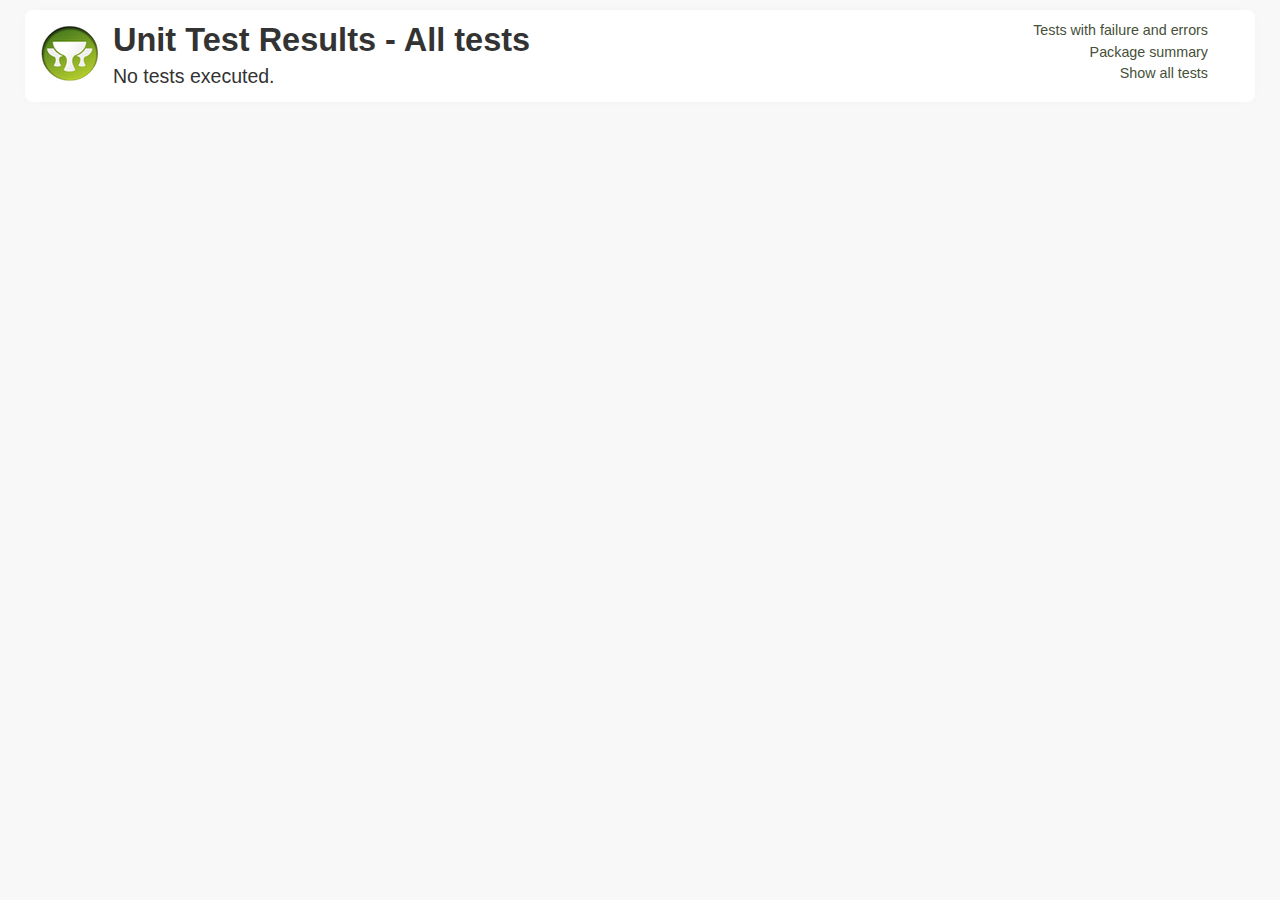
==== commit f5633b6e: "Changes" ====
--- a/target/test-reports/html/all.html
+++ b/target/test-reports/html/all.html
@@ -14,12 +14,8 @@
         Unit Test Results
      - All tests </h1>
 <p class="intro">
-                        Executed
-                        31
-                        tests
-                    
-                        without a single error or failure!
-                    </p>
+                No tests executed.
+            </p>
 </div>
 <div class="grid_2 omega">
 <nav id="navigationlinks">
@@ -41,493 +37,6 @@
 </nav>
 </div>
 <div class="clear"></div>
-<div class="testsuite success">
-<div class="header">
-<h2>BidIntegrationTests</h2>
-<h3>
-                        Executed
-                        4
-                        tests
-                    
-                        without a single error or failure!
-                    </h3>
-</div>
-<div class="testcase clearfix success grid_8 alpha omega" data-name="testBidNotHighEnoughCausesError">
-<div class="grid_3 alpha">
-<p>
-<span class="icon success"></span><b class="testname message success">testBidNotHighEnoughCausesError</b>
-</p>
-<p class="summary">Executed in 0.469 seconds.</p>
-</div>
-<div class="grid_5 omega outputinfo"></div>
-<div class="clear"></div>
-</div>
-<div class="testcase clearfix success grid_8 alpha omega" data-name="testBidHighEnoughOK">
-<div class="grid_3 alpha">
-<p>
-<span class="icon success"></span><b class="testname message success">testBidHighEnoughOK</b>
-</p>
-<p class="summary">Executed in 0.046 seconds.</p>
-</div>
-<div class="grid_5 omega outputinfo"></div>
-<div class="clear"></div>
-</div>
-<div class="testcase clearfix success grid_8 alpha omega" data-name="testListingSavedBidsAlsoSaved">
-<div class="grid_3 alpha">
-<p>
-<span class="icon success"></span><b class="testname message success">testListingSavedBidsAlsoSaved</b>
-</p>
-<p class="summary">Executed in 0.082 seconds.</p>
-</div>
-<div class="grid_5 omega outputinfo"></div>
-<div class="clear"></div>
-</div>
-<div class="testcase clearfix success grid_8 alpha omega" data-name="testListingNotSavedBidsAlsoNotSaved">
-<div class="grid_3 alpha">
-<p>
-<span class="icon success"></span><b class="testname message success">testListingNotSavedBidsAlsoNotSaved</b>
-</p>
-<p class="summary">Executed in 0.032 seconds.</p>
-</div>
-<div class="grid_5 omega outputinfo"></div>
-<div class="clear"></div>
-</div>
-<div class="clearfix output footer">
-<div class="sysout">
-<h2>Standard output</h2>
-<pre class="stdout">--Output from testBidNotHighEnoughCausesError--
---Output from testBidHighEnoughOK--
---Output from testListingSavedBidsAlsoSaved--
---Output from testListingNotSavedBidsAlsoNotSaved--
-</pre>
-</div>
-<div class="syserr">
-<h2>System error</h2>
-<pre class="syserr">--Output from testBidNotHighEnoughCausesError--
---Output from testBidHighEnoughOK--
---Output from testListingSavedBidsAlsoSaved--
---Output from testListingNotSavedBidsAlsoNotSaved--
-</pre>
-</div>
-</div>
-<div class="clear"></div>
-</div>
-<div class="testsuite success">
-<div class="header">
-<h2>BidTests</h2>
-<h3>
-                        Executed
-                        7
-                        tests
-                    
-                        without a single error or failure!
-                    </h3>
-</div>
-<div class="testcase clearfix success grid_8 alpha omega" data-name="testBidNullFieldsCauseError">
-<div class="grid_3 alpha">
-<p>
-<span class="icon success"></span><b class="testname message success">testBidNullFieldsCauseError</b>
-</p>
-<p class="summary">Executed in 1.236 seconds.</p>
-</div>
-<div class="grid_5 omega outputinfo"></div>
-<div class="clear"></div>
-</div>
-<div class="testcase clearfix success grid_8 alpha omega" data-name="testBidNonNullFieldsOK">
-<div class="grid_3 alpha">
-<p>
-<span class="icon success"></span><b class="testname message success">testBidNonNullFieldsOK</b>
-</p>
-<p class="summary">Executed in 0.162 seconds.</p>
-</div>
-<div class="grid_5 omega outputinfo"></div>
-<div class="clear"></div>
-</div>
-<div class="testcase clearfix success grid_8 alpha omega" data-name="testBidListingNullCausesError">
-<div class="grid_3 alpha">
-<p>
-<span class="icon success"></span><b class="testname message success">testBidListingNullCausesError</b>
-</p>
-<p class="summary">Executed in 0.048 seconds.</p>
-</div>
-<div class="grid_5 omega outputinfo"></div>
-<div class="clear"></div>
-</div>
-<div class="testcase clearfix success grid_8 alpha omega" data-name="testBidListingNonNullOK">
-<div class="grid_3 alpha">
-<p>
-<span class="icon success"></span><b class="testname message success">testBidListingNonNullOK</b>
-</p>
-<p class="summary">Executed in 0.046 seconds.</p>
-</div>
-<div class="grid_5 omega outputinfo"></div>
-<div class="clear"></div>
-</div>
-<div class="testcase clearfix success grid_8 alpha omega" data-name="testBidBidderNullCausesError">
-<div class="grid_3 alpha">
-<p>
-<span class="icon success"></span><b class="testname message success">testBidBidderNullCausesError</b>
-</p>
-<p class="summary">Executed in 0.045 seconds.</p>
-</div>
-<div class="grid_5 omega outputinfo"></div>
-<div class="clear"></div>
-</div>
-<div class="testcase clearfix success grid_8 alpha omega" data-name="testBidBidderNonNullOK">
-<div class="grid_3 alpha">
-<p>
-<span class="icon success"></span><b class="testname message success">testBidBidderNonNullOK</b>
-</p>
-<p class="summary">Executed in 0.102 seconds.</p>
-</div>
-<div class="grid_5 omega outputinfo"></div>
-<div class="clear"></div>
-</div>
-<div class="testcase clearfix success grid_8 alpha omega" data-name="testListingHasListOfBids">
-<div class="grid_3 alpha">
-<p>
-<span class="icon success"></span><b class="testname message success">testListingHasListOfBids</b>
-</p>
-<p class="summary">Executed in 0.275 seconds.</p>
-</div>
-<div class="grid_5 omega outputinfo"></div>
-<div class="clear"></div>
-</div>
-<div class="clearfix output footer">
-<div class="sysout">
-<h2>Standard output</h2>
-<pre class="stdout">--Output from testBidNullFieldsCauseError--
---Output from testBidNonNullFieldsOK--
---Output from testBidListingNullCausesError--
---Output from testBidListingNonNullOK--
---Output from testBidBidderNullCausesError--
---Output from testBidBidderNonNullOK--
---Output from testListingHasListOfBids--
-</pre>
-</div>
-<div class="syserr">
-<h2>System error</h2>
-<pre class="syserr">--Output from testBidNullFieldsCauseError--
---Output from testBidNonNullFieldsOK--
---Output from testBidListingNullCausesError--
---Output from testBidListingNonNullOK--
---Output from testBidBidderNullCausesError--
---Output from testBidBidderNonNullOK--
---Output from testListingHasListOfBids--
-</pre>
-</div>
-</div>
-<div class="clear"></div>
-</div>
-<div class="testsuite success">
-<div class="header">
-<h2>CustomerIntegrationTests</h2>
-<h3>
-                        Executed
-                        2
-                        tests
-                    
-                        without a single error or failure!
-                    </h3>
-</div>
-<div class="testcase clearfix success grid_8 alpha omega" data-name="testUniqueEmailError">
-<div class="grid_3 alpha">
-<p>
-<span class="icon success"></span><b class="testname message success">testUniqueEmailError</b>
-</p>
-<p class="summary">Executed in 0.075 seconds.</p>
-</div>
-<div class="grid_5 omega outputinfo"></div>
-<div class="clear"></div>
-</div>
-<div class="testcase clearfix success grid_8 alpha omega" data-name="testUniqueEmailOK">
-<div class="grid_3 alpha">
-<p>
-<span class="icon success"></span><b class="testname message success">testUniqueEmailOK</b>
-</p>
-<p class="summary">Executed in 0.05 seconds.</p>
-</div>
-<div class="grid_5 omega outputinfo"></div>
-<div class="clear"></div>
-</div>
-<div class="clearfix output footer">
-<div class="sysout">
-<h2>Standard output</h2>
-<pre class="stdout">--Output from testUniqueEmailError--
---Output from testUniqueEmailOK--
-</pre>
-</div>
-<div class="syserr">
-<h2>System error</h2>
-<pre class="syserr">--Output from testUniqueEmailError--
---Output from testUniqueEmailOK--
-</pre>
-</div>
-</div>
-<div class="clear"></div>
-</div>
-<div class="testsuite success">
-<div class="header">
-<h2>CustomerTests</h2>
-<h3>
-                        Executed
-                        6
-                        tests
-                    
-                        without a single error or failure!
-                    </h3>
-</div>
-<div class="testcase clearfix success grid_8 alpha omega" data-name="testCustomerNullFieldsCauseError">
-<div class="grid_3 alpha">
-<p>
-<span class="icon success"></span><b class="testname message success">testCustomerNullFieldsCauseError</b>
-</p>
-<p class="summary">Executed in 0.043 seconds.</p>
-</div>
-<div class="grid_5 omega outputinfo"></div>
-<div class="clear"></div>
-</div>
-<div class="testcase clearfix success grid_8 alpha omega" data-name="testCustomerNonNullFieldsOK">
-<div class="grid_3 alpha">
-<p>
-<span class="icon success"></span><b class="testname message success">testCustomerNonNullFieldsOK</b>
-</p>
-<p class="summary">Executed in 0.525 seconds.</p>
-</div>
-<div class="grid_5 omega outputinfo"></div>
-<div class="clear"></div>
-</div>
-<div class="testcase clearfix success grid_8 alpha omega" data-name="testCustomerEmailOK">
-<div class="grid_3 alpha">
-<p>
-<span class="icon success"></span><b class="testname message success">testCustomerEmailOK</b>
-</p>
-<p class="summary">Executed in 0.025 seconds.</p>
-</div>
-<div class="grid_5 omega outputinfo"></div>
-<div class="clear"></div>
-</div>
-<div class="testcase clearfix success grid_8 alpha omega" data-name="testCustomerEmailError">
-<div class="grid_3 alpha">
-<p>
-<span class="icon success"></span><b class="testname message success">testCustomerEmailError</b>
-</p>
-<p class="summary">Executed in 0.021 seconds.</p>
-</div>
-<div class="grid_5 omega outputinfo"></div>
-<div class="clear"></div>
-</div>
-<div class="testcase clearfix success grid_8 alpha omega" data-name="testCustomerPasswordError">
-<div class="grid_3 alpha">
-<p>
-<span class="icon success"></span><b class="testname message success">testCustomerPasswordError</b>
-</p>
-<p class="summary">Executed in 0.022 seconds.</p>
-</div>
-<div class="grid_5 omega outputinfo"></div>
-<div class="clear"></div>
-</div>
-<div class="testcase clearfix success grid_8 alpha omega" data-name="testCustomerPasswordOK">
-<div class="grid_3 alpha">
-<p>
-<span class="icon success"></span><b class="testname message success">testCustomerPasswordOK</b>
-</p>
-<p class="summary">Executed in 0.023 seconds.</p>
-</div>
-<div class="grid_5 omega outputinfo"></div>
-<div class="clear"></div>
-</div>
-<div class="clearfix output footer">
-<div class="sysout">
-<h2>Standard output</h2>
-<pre class="stdout">--Output from testCustomerNullFieldsCauseError--
---Output from testCustomerNonNullFieldsOK--
---Output from testCustomerEmailOK--
---Output from testCustomerEmailError--
---Output from testCustomerPasswordError--
---Output from testCustomerPasswordOK--
-</pre>
-</div>
-<div class="syserr">
-<h2>System error</h2>
-<pre class="syserr">--Output from testCustomerNullFieldsCauseError--
---Output from testCustomerNonNullFieldsOK--
---Output from testCustomerEmailOK--
---Output from testCustomerEmailError--
---Output from testCustomerPasswordError--
---Output from testCustomerPasswordOK--
-</pre>
-</div>
-</div>
-<div class="clear"></div>
-</div>
-<div class="testsuite success">
-<div class="header">
-<h2>ListingTests</h2>
-<h3>
-                        Executed
-                        12
-                        tests
-                    
-                        without a single error or failure!
-                    </h3>
-</div>
-<div class="testcase clearfix success grid_8 alpha omega" data-name="testBidBidderNonNullOK">
-<div class="grid_3 alpha">
-<p>
-<span class="icon success"></span><b class="testname message success">testBidBidderNonNullOK</b>
-</p>
-<p class="summary">Executed in 0.043 seconds.</p>
-</div>
-<div class="grid_5 omega outputinfo"></div>
-<div class="clear"></div>
-</div>
-<div class="testcase clearfix success grid_8 alpha omega" data-name="testRequiredListingFieldsMissingCauseError">
-<div class="grid_3 alpha">
-<p>
-<span class="icon success"></span><b class="testname message success">testRequiredListingFieldsMissingCauseError</b>
-</p>
-<p class="summary">Executed in 0.029 seconds.</p>
-</div>
-<div class="grid_5 omega outputinfo"></div>
-<div class="clear"></div>
-</div>
-<div class="testcase clearfix success grid_8 alpha omega" data-name="testRequiredListingFieldsOK">
-<div class="grid_3 alpha">
-<p>
-<span class="icon success"></span><b class="testname message success">testRequiredListingFieldsOK</b>
-</p>
-<p class="summary">Executed in 0.027 seconds.</p>
-</div>
-<div class="grid_5 omega outputinfo"></div>
-<div class="clear"></div>
-</div>
-<div class="testcase clearfix success grid_8 alpha omega" data-name="testOptionalListingDescriptionFieldOK">
-<div class="grid_3 alpha">
-<p>
-<span class="icon success"></span><b class="testname message success">testOptionalListingDescriptionFieldOK</b>
-</p>
-<p class="summary">Executed in 0.022 seconds.</p>
-</div>
-<div class="grid_5 omega outputinfo"></div>
-<div class="clear"></div>
-</div>
-<div class="testcase clearfix success grid_8 alpha omega" data-name="testListingSellerNullCausesError">
-<div class="grid_3 alpha">
-<p>
-<span class="icon success"></span><b class="testname message success">testListingSellerNullCausesError</b>
-</p>
-<p class="summary">Executed in 0.024 seconds.</p>
-</div>
-<div class="grid_5 omega outputinfo"></div>
-<div class="clear"></div>
-</div>
-<div class="testcase clearfix success grid_8 alpha omega" data-name="testListingDescriptionFieldOK">
-<div class="grid_3 alpha">
-<p>
-<span class="icon success"></span><b class="testname message success">testListingDescriptionFieldOK</b>
-</p>
-<p class="summary">Executed in 0.021 seconds.</p>
-</div>
-<div class="grid_5 omega outputinfo"></div>
-<div class="clear"></div>
-</div>
-<div class="testcase clearfix success grid_8 alpha omega" data-name="testListingDescriptionFieldOversizeError">
-<div class="grid_3 alpha">
-<p>
-<span class="icon success"></span><b class="testname message success">testListingDescriptionFieldOversizeError</b>
-</p>
-<p class="summary">Executed in 0.036 seconds.</p>
-</div>
-<div class="grid_5 omega outputinfo"></div>
-<div class="clear"></div>
-</div>
-<div class="testcase clearfix success grid_8 alpha omega" data-name="testListingEndDateTimeInFutureOK">
-<div class="grid_3 alpha">
-<p>
-<span class="icon success"></span><b class="testname message success">testListingEndDateTimeInFutureOK</b>
-</p>
-<p class="summary">Executed in 0.022 seconds.</p>
-</div>
-<div class="grid_5 omega outputinfo"></div>
-<div class="clear"></div>
-</div>
-<div class="testcase clearfix success grid_8 alpha omega" data-name="testListingEndDateTimeInPastCausesError">
-<div class="grid_3 alpha">
-<p>
-<span class="icon success"></span><b class="testname message success">testListingEndDateTimeInPastCausesError</b>
-</p>
-<p class="summary">Executed in 0.021 seconds.</p>
-</div>
-<div class="grid_5 omega outputinfo"></div>
-<div class="clear"></div>
-</div>
-<div class="testcase clearfix success grid_8 alpha omega" data-name="testListingNameFieldOK">
-<div class="grid_3 alpha">
-<p>
-<span class="icon success"></span><b class="testname message success">testListingNameFieldOK</b>
-</p>
-<p class="summary">Executed in 0.022 seconds.</p>
-</div>
-<div class="grid_5 omega outputinfo"></div>
-<div class="clear"></div>
-</div>
-<div class="testcase clearfix success grid_8 alpha omega" data-name="testListingNameFieldOversizeErrors">
-<div class="grid_3 alpha">
-<p>
-<span class="icon success"></span><b class="testname message success">testListingNameFieldOversizeErrors</b>
-</p>
-<p class="summary">Executed in 0.023 seconds.</p>
-</div>
-<div class="grid_5 omega outputinfo"></div>
-<div class="clear"></div>
-</div>
-<div class="testcase clearfix success grid_8 alpha omega" data-name="testOptionalWinnerFieldOK">
-<div class="grid_3 alpha">
-<p>
-<span class="icon success"></span><b class="testname message success">testOptionalWinnerFieldOK</b>
-</p>
-<p class="summary">Executed in 0.019 seconds.</p>
-</div>
-<div class="grid_5 omega outputinfo"></div>
-<div class="clear"></div>
-</div>
-<div class="clearfix output footer">
-<div class="sysout">
-<h2>Standard output</h2>
-<pre class="stdout">--Output from testBidBidderNonNullOK--
---Output from testRequiredListingFieldsMissingCauseError--
---Output from testRequiredListingFieldsOK--
---Output from testOptionalListingDescriptionFieldOK--
---Output from testListingSellerNullCausesError--
---Output from testListingDescriptionFieldOK--
---Output from testListingDescriptionFieldOversizeError--
---Output from testListingEndDateTimeInFutureOK--
---Output from testListingEndDateTimeInPastCausesError--
---Output from testListingNameFieldOK--
---Output from testListingNameFieldOversizeErrors--
---Output from testOptionalWinnerFieldOK--
-</pre>
-</div>
-<div class="syserr">
-<h2>System error</h2>
-<pre class="syserr">--Output from testBidBidderNonNullOK--
---Output from testRequiredListingFieldsMissingCauseError--
---Output from testRequiredListingFieldsOK--
---Output from testOptionalListingDescriptionFieldOK--
---Output from testListingSellerNullCausesError--
---Output from testListingDescriptionFieldOK--
---Output from testListingDescriptionFieldOversizeError--
---Output from testListingEndDateTimeInFutureOK--
---Output from testListingEndDateTimeInPastCausesError--
---Output from testListingNameFieldOK--
---Output from testListingNameFieldOversizeErrors--
---Output from testOptionalWinnerFieldOK--
-</pre>
-</div>
-</div>
-<div class="clear"></div>
-</div>
 <div class="clear"></div>
 </div>
 <!--
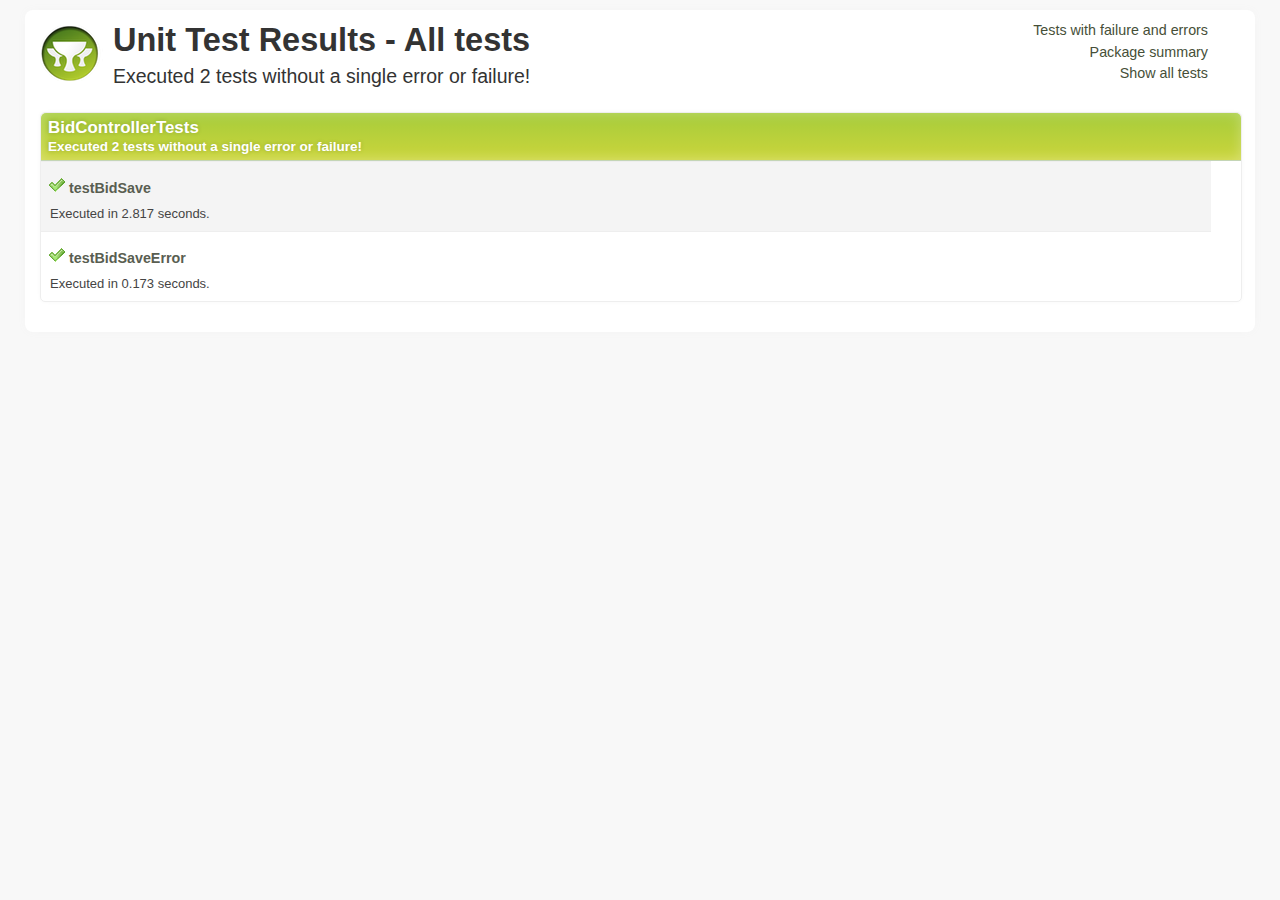
==== commit 04fc372f: "Changes" ====
--- a/target/test-reports/html/all.html
+++ b/target/test-reports/html/all.html
@@ -14,8 +14,12 @@
         Unit Test Results
      - All tests </h1>
 <p class="intro">
-                No tests executed.
-            </p>
+                        Executed
+                        2
+                        tests
+                    
+                        without a single error or failure!
+                    </p>
 </div>
 <div class="grid_2 omega">
 <nav id="navigationlinks">
@@ -37,6 +41,51 @@
 </nav>
 </div>
 <div class="clear"></div>
+<div class="testsuite success">
+<div class="header">
+<h2>BidControllerTests</h2>
+<h3>
+                        Executed
+                        2
+                        tests
+                    
+                        without a single error or failure!
+                    </h3>
+</div>
+<div class="testcase clearfix success grid_8 alpha omega" data-name="testBidSave">
+<div class="grid_3 alpha">
+<p>
+<span class="icon success"></span><b class="testname message success">testBidSave</b>
+</p>
+<p class="summary">Executed in 2.817 seconds.</p>
+</div>
+<div class="grid_5 omega outputinfo"></div>
+<div class="clear"></div>
+</div>
+<div class="testcase clearfix success grid_8 alpha omega" data-name="testBidSaveError">
+<div class="grid_3 alpha">
+<p>
+<span class="icon success"></span><b class="testname message success">testBidSaveError</b>
+</p>
+<p class="summary">Executed in 0.173 seconds.</p>
+</div>
+<div class="grid_5 omega outputinfo"></div>
+<div class="clear"></div>
+</div>
+<div class="clearfix output footer">
+<div class="sysout">
+<h2>Standard output</h2>
+<pre class="stdout"></pre>
+</div>
+<div class="syserr">
+<h2>System error</h2>
+<pre class="syserr">--Output from testBidSave--
+--Output from testBidSaveError--
+</pre>
+</div>
+</div>
+<div class="clear"></div>
+</div>
 <div class="clear"></div>
 </div>
 <!--
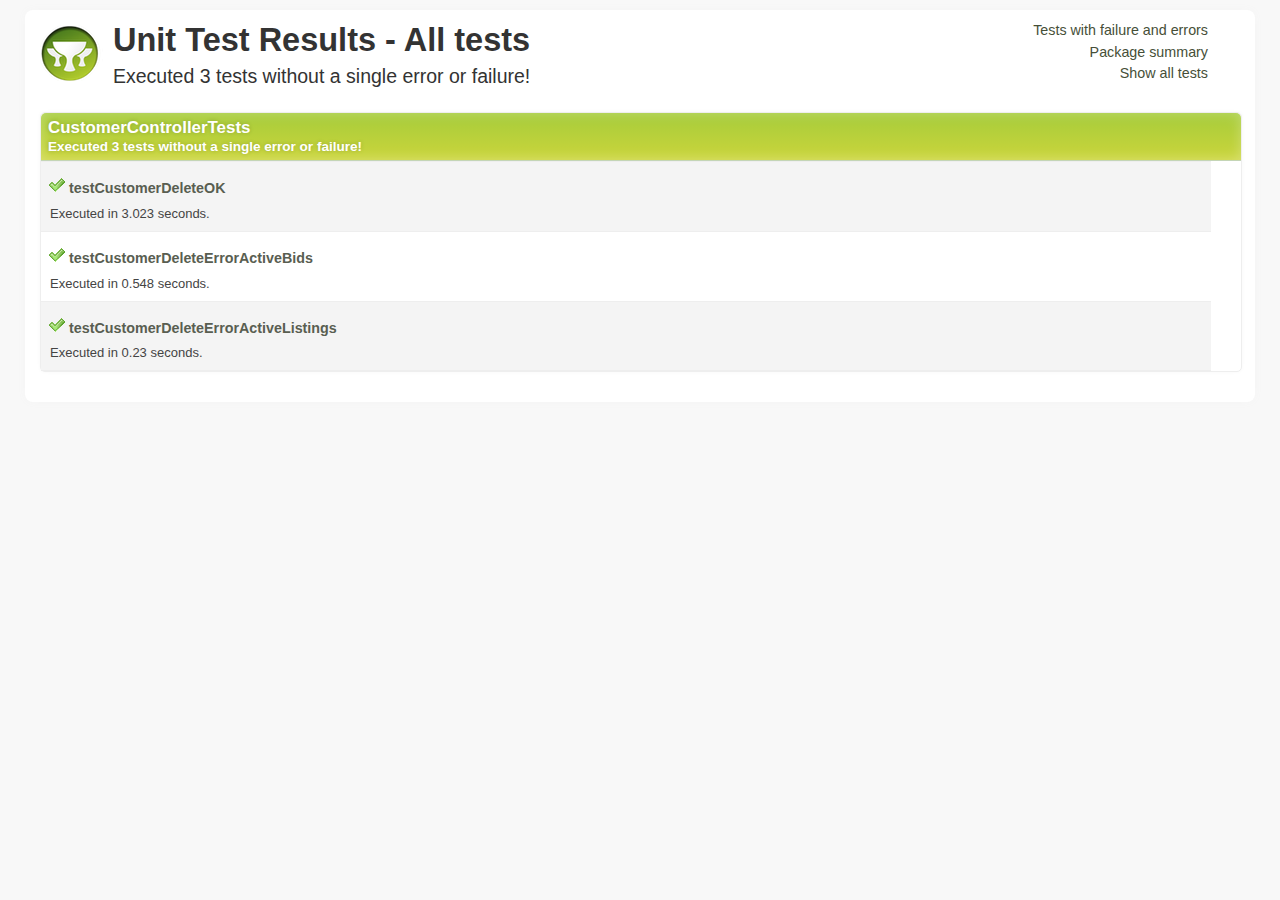
==== commit b7dfbe30: "Changes" ====
--- a/target/test-reports/html/all.html
+++ b/target/test-reports/html/all.html
@@ -15,7 +15,7 @@
      - All tests </h1>
 <p class="intro">
                         Executed
-                        2
+                        3
                         tests
                     
                         without a single error or failure!
@@ -43,31 +43,41 @@
 <div class="clear"></div>
 <div class="testsuite success">
 <div class="header">
-<h2>BidControllerTests</h2>
+<h2>CustomerControllerTests</h2>
 <h3>
                         Executed
-                        2
+                        3
                         tests
                     
                         without a single error or failure!
                     </h3>
 </div>
-<div class="testcase clearfix success grid_8 alpha omega" data-name="testBidSave">
+<div class="testcase clearfix success grid_8 alpha omega" data-name="testCustomerDeleteOK">
 <div class="grid_3 alpha">
 <p>
-<span class="icon success"></span><b class="testname message success">testBidSave</b>
-</p>
-<p class="summary">Executed in 2.817 seconds.</p>
+<span class="icon success"></span><b class="testname message success">testCustomerDeleteOK</b>
+</p>
+<p class="summary">Executed in 3.023 seconds.</p>
 </div>
 <div class="grid_5 omega outputinfo"></div>
 <div class="clear"></div>
 </div>
-<div class="testcase clearfix success grid_8 alpha omega" data-name="testBidSaveError">
+<div class="testcase clearfix success grid_8 alpha omega" data-name="testCustomerDeleteErrorActiveBids">
 <div class="grid_3 alpha">
 <p>
-<span class="icon success"></span><b class="testname message success">testBidSaveError</b>
-</p>
-<p class="summary">Executed in 0.173 seconds.</p>
+<span class="icon success"></span><b class="testname message success">testCustomerDeleteErrorActiveBids</b>
+</p>
+<p class="summary">Executed in 0.548 seconds.</p>
+</div>
+<div class="grid_5 omega outputinfo"></div>
+<div class="clear"></div>
+</div>
+<div class="testcase clearfix success grid_8 alpha omega" data-name="testCustomerDeleteErrorActiveListings">
+<div class="grid_3 alpha">
+<p>
+<span class="icon success"></span><b class="testname message success">testCustomerDeleteErrorActiveListings</b>
+</p>
+<p class="summary">Executed in 0.23 seconds.</p>
 </div>
 <div class="grid_5 omega outputinfo"></div>
 <div class="clear"></div>
@@ -79,8 +89,9 @@
 </div>
 <div class="syserr">
 <h2>System error</h2>
-<pre class="syserr">--Output from testBidSave--
---Output from testBidSaveError--
+<pre class="syserr">--Output from testCustomerDeleteOK--
+--Output from testCustomerDeleteErrorActiveBids--
+--Output from testCustomerDeleteErrorActiveListings--
 </pre>
 </div>
 </div>
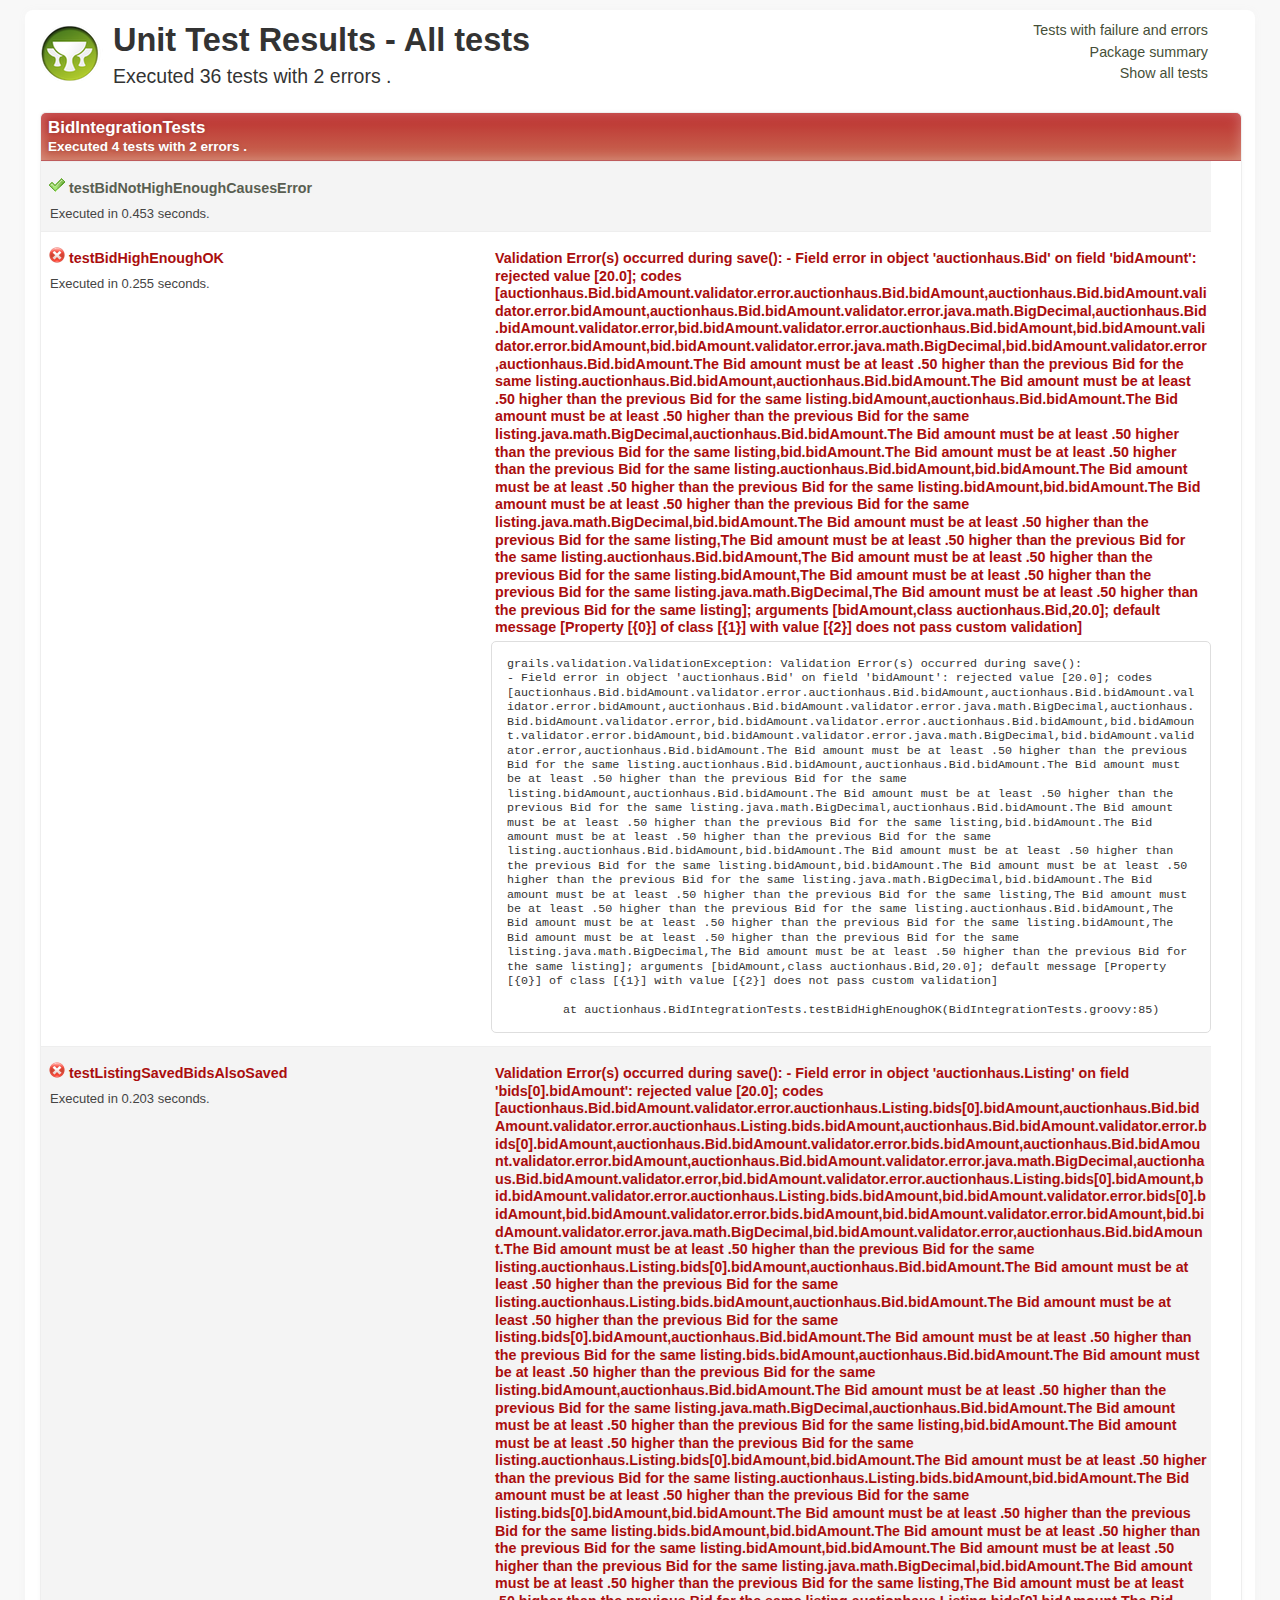
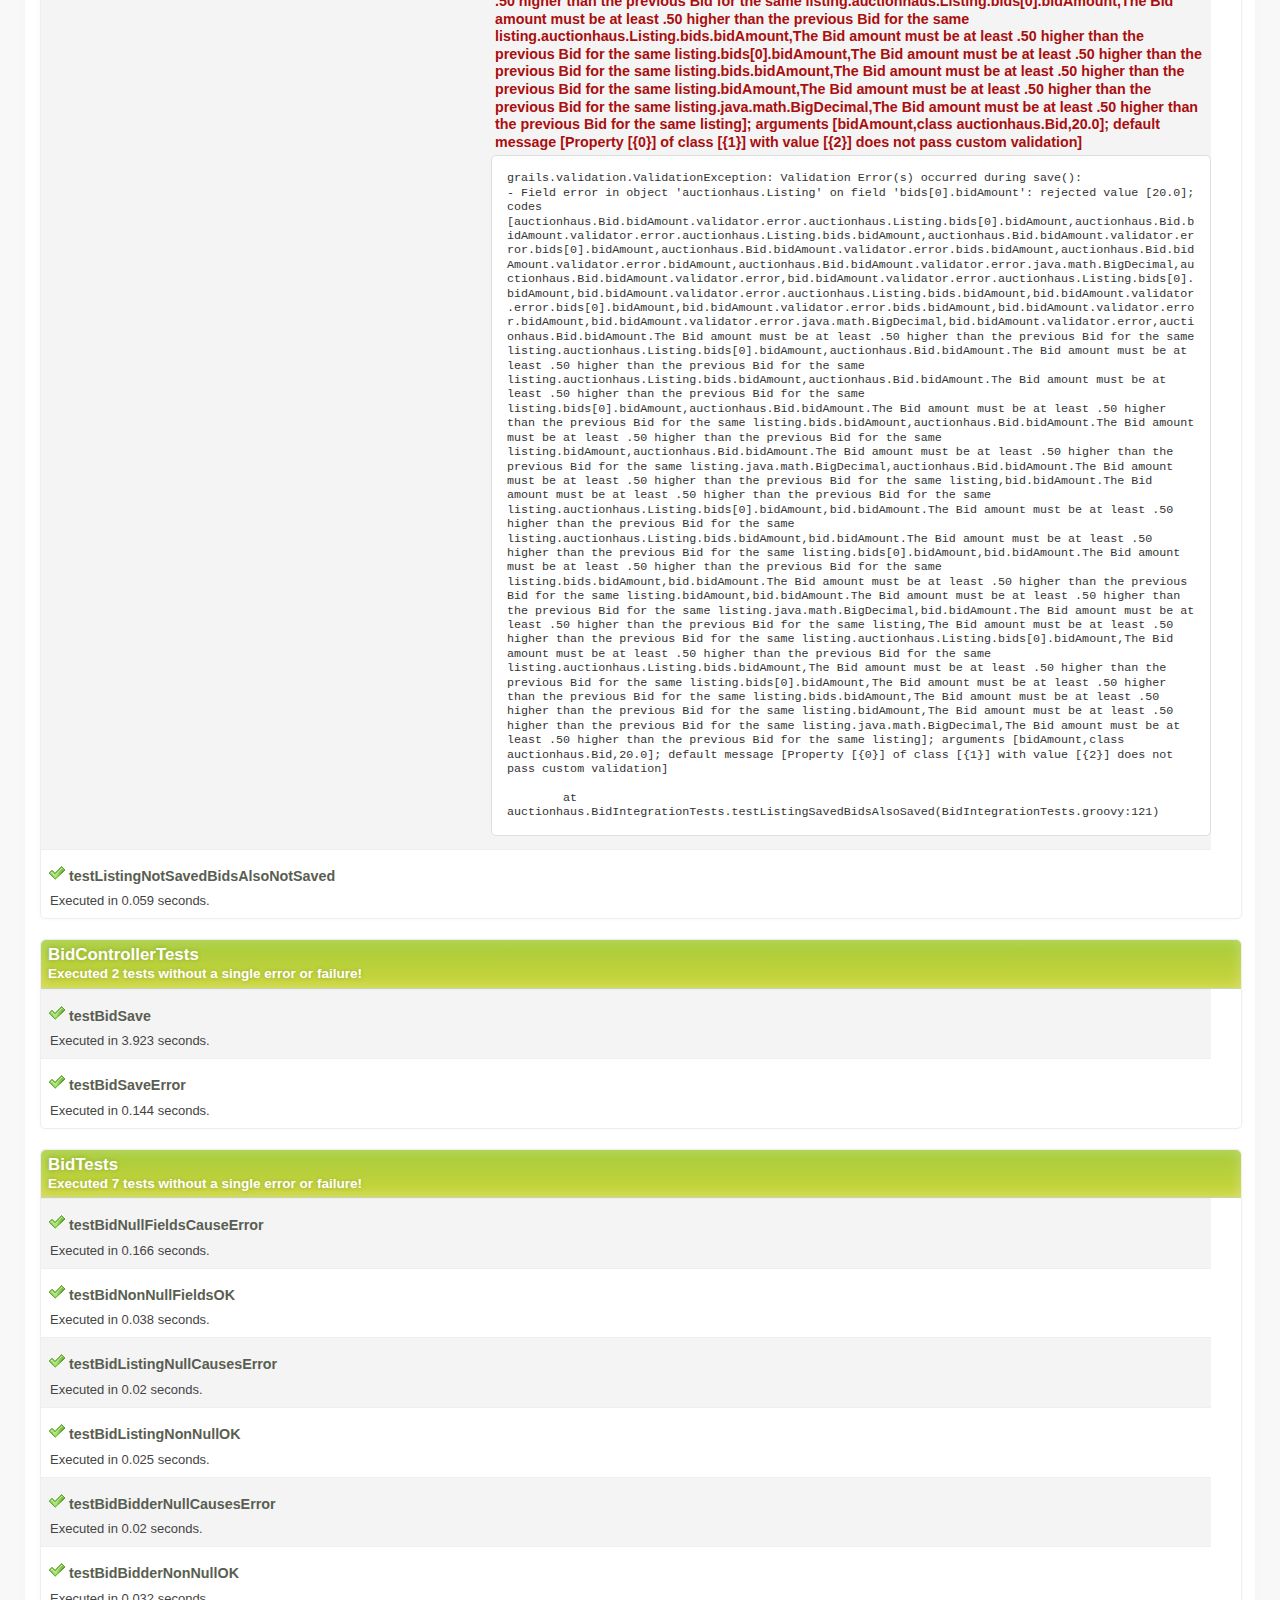
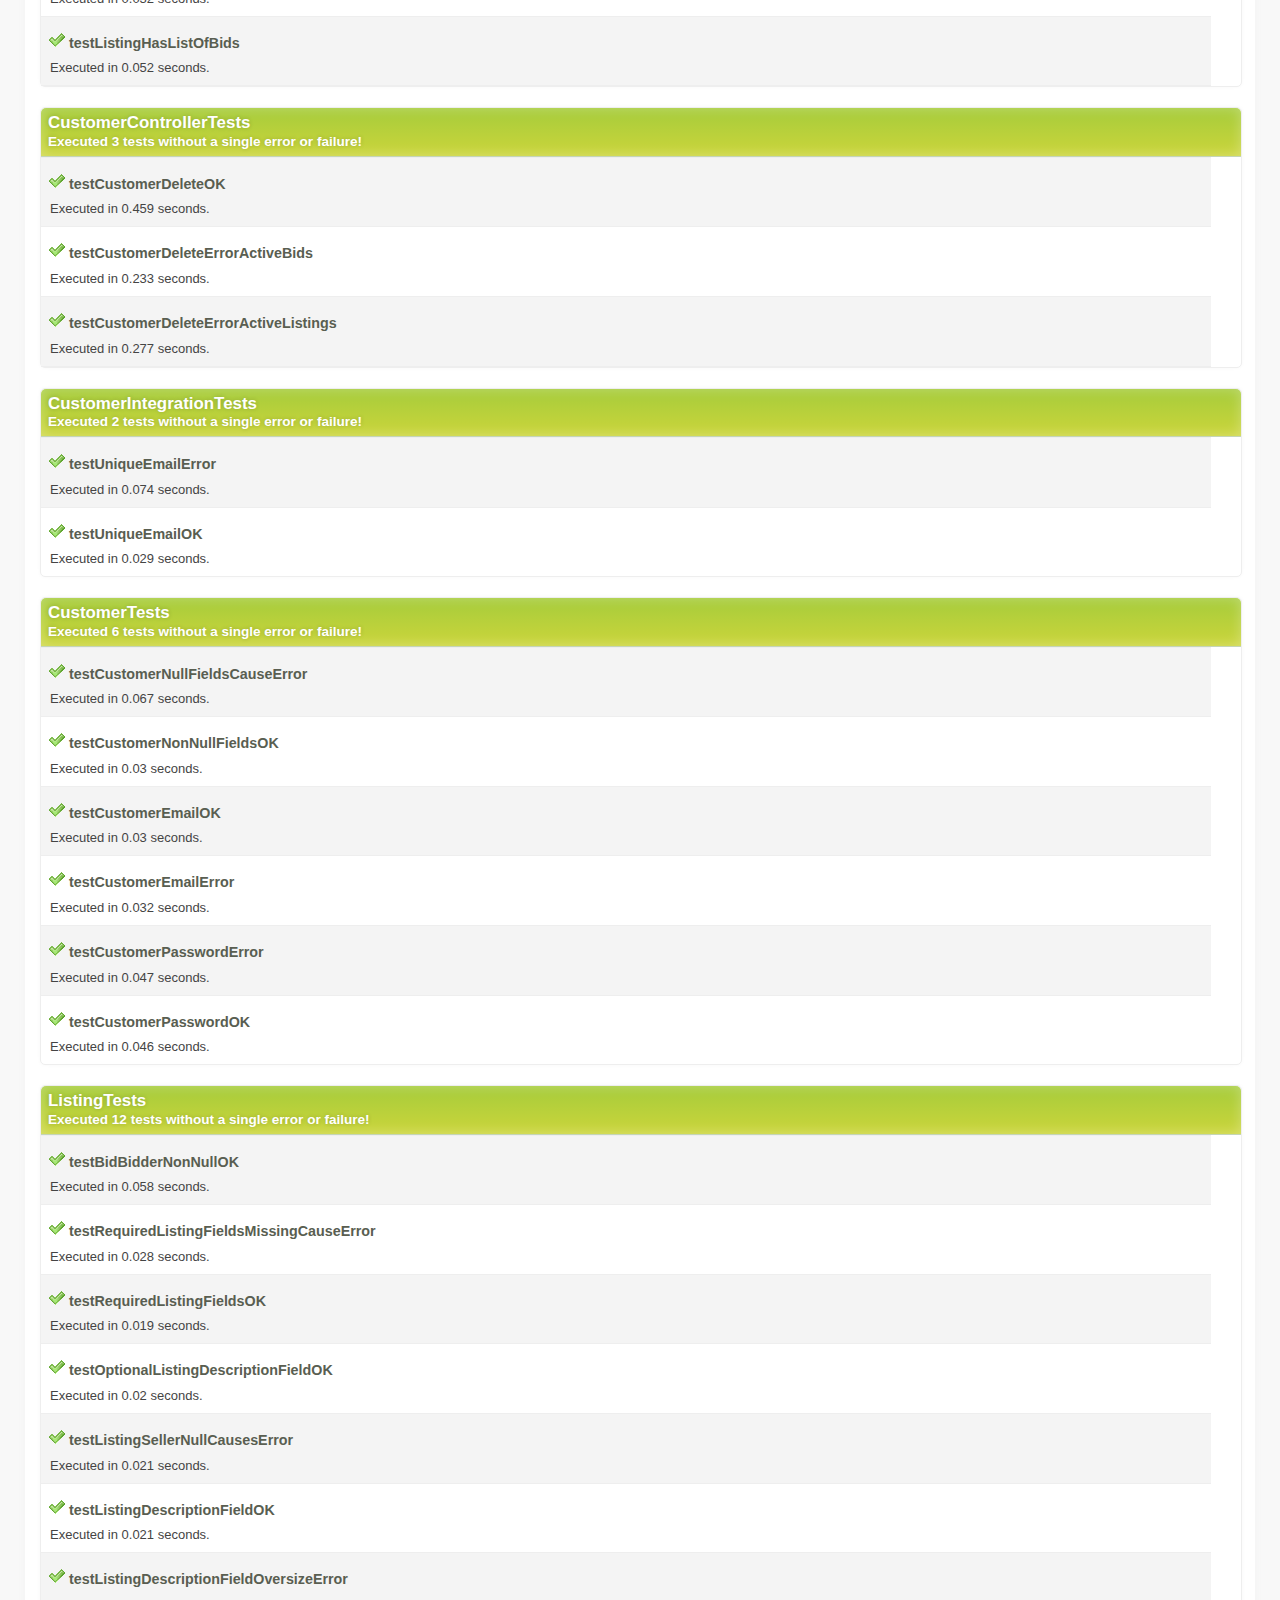
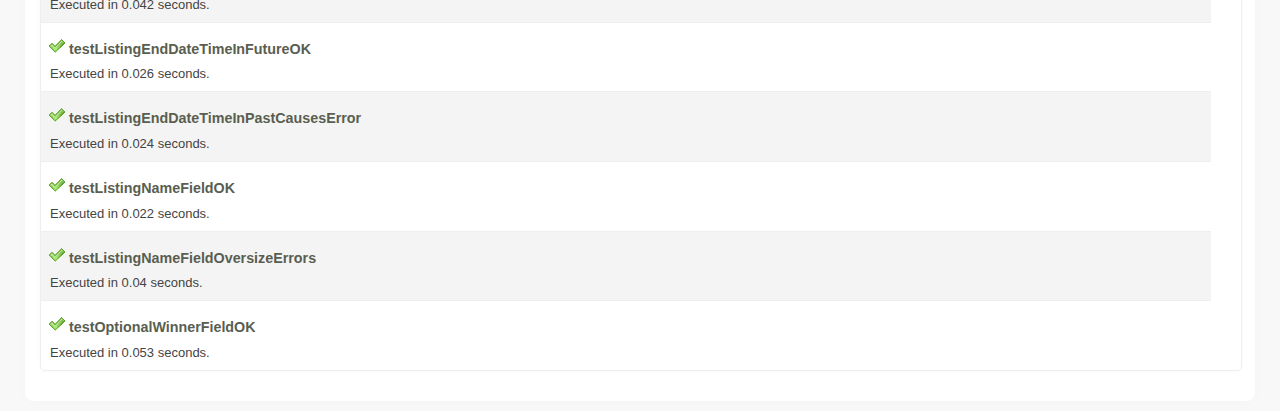
==== commit ca35e21c: "Changes" ====
--- a/target/test-reports/html/all.html
+++ b/target/test-reports/html/all.html
@@ -15,32 +15,287 @@
      - All tests </h1>
 <p class="intro">
                         Executed
-                        3
+                        36
+                        tests
+                    
+                        with
+                        2 errors
+                        .
+                    </p>
+</div>
+<div class="grid_2 omega">
+<nav id="navigationlinks">
+<p>
+<a href="failed.html">
+                    Tests with failure and errors
+                </a>
+</p>
+<p>
+<a href="index.html">
+                    Package summary
+                </a>
+</p>
+<p>
+<a href="all.html">
+                    Show all tests
+                </a>
+</p>
+</nav>
+</div>
+<div class="clear"></div>
+<div class="testsuite error">
+<div class="header">
+<h2>BidIntegrationTests</h2>
+<h3>
+                        Executed
+                        4
+                        tests
+                    
+                        with
+                        2 errors
+                        .
+                    </h3>
+</div>
+<div class="testcase clearfix success grid_8 alpha omega" data-name="testBidNotHighEnoughCausesError">
+<div class="grid_3 alpha">
+<p>
+<span class="icon success"></span><b class="testname message success">testBidNotHighEnoughCausesError</b>
+</p>
+<p class="summary">Executed in 0.453 seconds.</p>
+</div>
+<div class="grid_5 omega outputinfo"></div>
+<div class="clear"></div>
+</div>
+<div class="testcase clearfix error grid_8 alpha omega" data-name="testBidHighEnoughOK">
+<div class="grid_3 alpha">
+<p>
+<span class="icon error"></span><b class="testname message error">testBidHighEnoughOK</b>
+</p>
+<p class="summary">Executed in 0.255 seconds.</p>
+</div>
+<div class="grid_5 omega outputinfo">
+<div class="details">
+<p>
+<b class="message">Validation Error(s) occurred during save():
+- Field error in object 'auctionhaus.Bid' on field 'bidAmount': rejected value [20.0]; codes [auctionhaus.Bid.bidAmount.validator.error.auctionhaus.Bid.bidAmount,auctionhaus.Bid.bidAmount.validator.error.bidAmount,auctionhaus.Bid.bidAmount.validator.error.java.math.BigDecimal,auctionhaus.Bid.bidAmount.validator.error,bid.bidAmount.validator.error.auctionhaus.Bid.bidAmount,bid.bidAmount.validator.error.bidAmount,bid.bidAmount.validator.error.java.math.BigDecimal,bid.bidAmount.validator.error,auctionhaus.Bid.bidAmount.The Bid amount must be at least .50 higher than the previous Bid for the same listing.auctionhaus.Bid.bidAmount,auctionhaus.Bid.bidAmount.The Bid amount must be at least .50 higher than the previous Bid for the same listing.bidAmount,auctionhaus.Bid.bidAmount.The Bid amount must be at least .50 higher than the previous Bid for the same listing.java.math.BigDecimal,auctionhaus.Bid.bidAmount.The Bid amount must be at least .50 higher than the previous Bid for the same listing,bid.bidAmount.The Bid amount must be at least .50 higher than the previous Bid for the same listing.auctionhaus.Bid.bidAmount,bid.bidAmount.The Bid amount must be at least .50 higher than the previous Bid for the same listing.bidAmount,bid.bidAmount.The Bid amount must be at least .50 higher than the previous Bid for the same listing.java.math.BigDecimal,bid.bidAmount.The Bid amount must be at least .50 higher than the previous Bid for the same listing,The Bid amount must be at least .50 higher than the previous Bid for the same listing.auctionhaus.Bid.bidAmount,The Bid amount must be at least .50 higher than the previous Bid for the same listing.bidAmount,The Bid amount must be at least .50 higher than the previous Bid for the same listing.java.math.BigDecimal,The Bid amount must be at least .50 higher than the previous Bid for the same listing]; arguments [bidAmount,class auctionhaus.Bid,20.0]; default message [Property [{0}] of class [{1}] with value [{2}] does not pass custom validation]
+</b>
+</p>
+<pre>grails.validation.ValidationException: Validation Error(s) occurred during save():
+- Field error in object 'auctionhaus.Bid' on field 'bidAmount': rejected value [20.0]; codes [auctionhaus.Bid.bidAmount.validator.error.auctionhaus.Bid.bidAmount,auctionhaus.Bid.bidAmount.validator.error.bidAmount,auctionhaus.Bid.bidAmount.validator.error.java.math.BigDecimal,auctionhaus.Bid.bidAmount.validator.error,bid.bidAmount.validator.error.auctionhaus.Bid.bidAmount,bid.bidAmount.validator.error.bidAmount,bid.bidAmount.validator.error.java.math.BigDecimal,bid.bidAmount.validator.error,auctionhaus.Bid.bidAmount.The Bid amount must be at least .50 higher than the previous Bid for the same listing.auctionhaus.Bid.bidAmount,auctionhaus.Bid.bidAmount.The Bid amount must be at least .50 higher than the previous Bid for the same listing.bidAmount,auctionhaus.Bid.bidAmount.The Bid amount must be at least .50 higher than the previous Bid for the same listing.java.math.BigDecimal,auctionhaus.Bid.bidAmount.The Bid amount must be at least .50 higher than the previous Bid for the same listing,bid.bidAmount.The Bid amount must be at least .50 higher than the previous Bid for the same listing.auctionhaus.Bid.bidAmount,bid.bidAmount.The Bid amount must be at least .50 higher than the previous Bid for the same listing.bidAmount,bid.bidAmount.The Bid amount must be at least .50 higher than the previous Bid for the same listing.java.math.BigDecimal,bid.bidAmount.The Bid amount must be at least .50 higher than the previous Bid for the same listing,The Bid amount must be at least .50 higher than the previous Bid for the same listing.auctionhaus.Bid.bidAmount,The Bid amount must be at least .50 higher than the previous Bid for the same listing.bidAmount,The Bid amount must be at least .50 higher than the previous Bid for the same listing.java.math.BigDecimal,The Bid amount must be at least .50 higher than the previous Bid for the same listing]; arguments [bidAmount,class auctionhaus.Bid,20.0]; default message [Property [{0}] of class [{1}] with value [{2}] does not pass custom validation]
+
+	at auctionhaus.BidIntegrationTests.testBidHighEnoughOK(BidIntegrationTests.groovy:85)
+</pre>
+</div>
+</div>
+<div class="clear"></div>
+</div>
+<div class="testcase clearfix error grid_8 alpha omega" data-name="testListingSavedBidsAlsoSaved">
+<div class="grid_3 alpha">
+<p>
+<span class="icon error"></span><b class="testname message error">testListingSavedBidsAlsoSaved</b>
+</p>
+<p class="summary">Executed in 0.203 seconds.</p>
+</div>
+<div class="grid_5 omega outputinfo">
+<div class="details">
+<p>
+<b class="message">Validation Error(s) occurred during save():
+- Field error in object 'auctionhaus.Listing' on field 'bids[0].bidAmount': rejected value [20.0]; codes [auctionhaus.Bid.bidAmount.validator.error.auctionhaus.Listing.bids[0].bidAmount,auctionhaus.Bid.bidAmount.validator.error.auctionhaus.Listing.bids.bidAmount,auctionhaus.Bid.bidAmount.validator.error.bids[0].bidAmount,auctionhaus.Bid.bidAmount.validator.error.bids.bidAmount,auctionhaus.Bid.bidAmount.validator.error.bidAmount,auctionhaus.Bid.bidAmount.validator.error.java.math.BigDecimal,auctionhaus.Bid.bidAmount.validator.error,bid.bidAmount.validator.error.auctionhaus.Listing.bids[0].bidAmount,bid.bidAmount.validator.error.auctionhaus.Listing.bids.bidAmount,bid.bidAmount.validator.error.bids[0].bidAmount,bid.bidAmount.validator.error.bids.bidAmount,bid.bidAmount.validator.error.bidAmount,bid.bidAmount.validator.error.java.math.BigDecimal,bid.bidAmount.validator.error,auctionhaus.Bid.bidAmount.The Bid amount must be at least .50 higher than the previous Bid for the same listing.auctionhaus.Listing.bids[0].bidAmount,auctionhaus.Bid.bidAmount.The Bid amount must be at least .50 higher than the previous Bid for the same listing.auctionhaus.Listing.bids.bidAmount,auctionhaus.Bid.bidAmount.The Bid amount must be at least .50 higher than the previous Bid for the same listing.bids[0].bidAmount,auctionhaus.Bid.bidAmount.The Bid amount must be at least .50 higher than the previous Bid for the same listing.bids.bidAmount,auctionhaus.Bid.bidAmount.The Bid amount must be at least .50 higher than the previous Bid for the same listing.bidAmount,auctionhaus.Bid.bidAmount.The Bid amount must be at least .50 higher than the previous Bid for the same listing.java.math.BigDecimal,auctionhaus.Bid.bidAmount.The Bid amount must be at least .50 higher than the previous Bid for the same listing,bid.bidAmount.The Bid amount must be at least .50 higher than the previous Bid for the same listing.auctionhaus.Listing.bids[0].bidAmount,bid.bidAmount.The Bid amount must be at least .50 higher than the previous Bid for the same listing.auctionhaus.Listing.bids.bidAmount,bid.bidAmount.The Bid amount must be at least .50 higher than the previous Bid for the same listing.bids[0].bidAmount,bid.bidAmount.The Bid amount must be at least .50 higher than the previous Bid for the same listing.bids.bidAmount,bid.bidAmount.The Bid amount must be at least .50 higher than the previous Bid for the same listing.bidAmount,bid.bidAmount.The Bid amount must be at least .50 higher than the previous Bid for the same listing.java.math.BigDecimal,bid.bidAmount.The Bid amount must be at least .50 higher than the previous Bid for the same listing,The Bid amount must be at least .50 higher than the previous Bid for the same listing.auctionhaus.Listing.bids[0].bidAmount,The Bid amount must be at least .50 higher than the previous Bid for the same listing.auctionhaus.Listing.bids.bidAmount,The Bid amount must be at least .50 higher than the previous Bid for the same listing.bids[0].bidAmount,The Bid amount must be at least .50 higher than the previous Bid for the same listing.bids.bidAmount,The Bid amount must be at least .50 higher than the previous Bid for the same listing.bidAmount,The Bid amount must be at least .50 higher than the previous Bid for the same listing.java.math.BigDecimal,The Bid amount must be at least .50 higher than the previous Bid for the same listing]; arguments [bidAmount,class auctionhaus.Bid,20.0]; default message [Property [{0}] of class [{1}] with value [{2}] does not pass custom validation]
+</b>
+</p>
+<pre>grails.validation.ValidationException: Validation Error(s) occurred during save():
+- Field error in object 'auctionhaus.Listing' on field 'bids[0].bidAmount': rejected value [20.0]; codes [auctionhaus.Bid.bidAmount.validator.error.auctionhaus.Listing.bids[0].bidAmount,auctionhaus.Bid.bidAmount.validator.error.auctionhaus.Listing.bids.bidAmount,auctionhaus.Bid.bidAmount.validator.error.bids[0].bidAmount,auctionhaus.Bid.bidAmount.validator.error.bids.bidAmount,auctionhaus.Bid.bidAmount.validator.error.bidAmount,auctionhaus.Bid.bidAmount.validator.error.java.math.BigDecimal,auctionhaus.Bid.bidAmount.validator.error,bid.bidAmount.validator.error.auctionhaus.Listing.bids[0].bidAmount,bid.bidAmount.validator.error.auctionhaus.Listing.bids.bidAmount,bid.bidAmount.validator.error.bids[0].bidAmount,bid.bidAmount.validator.error.bids.bidAmount,bid.bidAmount.validator.error.bidAmount,bid.bidAmount.validator.error.java.math.BigDecimal,bid.bidAmount.validator.error,auctionhaus.Bid.bidAmount.The Bid amount must be at least .50 higher than the previous Bid for the same listing.auctionhaus.Listing.bids[0].bidAmount,auctionhaus.Bid.bidAmount.The Bid amount must be at least .50 higher than the previous Bid for the same listing.auctionhaus.Listing.bids.bidAmount,auctionhaus.Bid.bidAmount.The Bid amount must be at least .50 higher than the previous Bid for the same listing.bids[0].bidAmount,auctionhaus.Bid.bidAmount.The Bid amount must be at least .50 higher than the previous Bid for the same listing.bids.bidAmount,auctionhaus.Bid.bidAmount.The Bid amount must be at least .50 higher than the previous Bid for the same listing.bidAmount,auctionhaus.Bid.bidAmount.The Bid amount must be at least .50 higher than the previous Bid for the same listing.java.math.BigDecimal,auctionhaus.Bid.bidAmount.The Bid amount must be at least .50 higher than the previous Bid for the same listing,bid.bidAmount.The Bid amount must be at least .50 higher than the previous Bid for the same listing.auctionhaus.Listing.bids[0].bidAmount,bid.bidAmount.The Bid amount must be at least .50 higher than the previous Bid for the same listing.auctionhaus.Listing.bids.bidAmount,bid.bidAmount.The Bid amount must be at least .50 higher than the previous Bid for the same listing.bids[0].bidAmount,bid.bidAmount.The Bid amount must be at least .50 higher than the previous Bid for the same listing.bids.bidAmount,bid.bidAmount.The Bid amount must be at least .50 higher than the previous Bid for the same listing.bidAmount,bid.bidAmount.The Bid amount must be at least .50 higher than the previous Bid for the same listing.java.math.BigDecimal,bid.bidAmount.The Bid amount must be at least .50 higher than the previous Bid for the same listing,The Bid amount must be at least .50 higher than the previous Bid for the same listing.auctionhaus.Listing.bids[0].bidAmount,The Bid amount must be at least .50 higher than the previous Bid for the same listing.auctionhaus.Listing.bids.bidAmount,The Bid amount must be at least .50 higher than the previous Bid for the same listing.bids[0].bidAmount,The Bid amount must be at least .50 higher than the previous Bid for the same listing.bids.bidAmount,The Bid amount must be at least .50 higher than the previous Bid for the same listing.bidAmount,The Bid amount must be at least .50 higher than the previous Bid for the same listing.java.math.BigDecimal,The Bid amount must be at least .50 higher than the previous Bid for the same listing]; arguments [bidAmount,class auctionhaus.Bid,20.0]; default message [Property [{0}] of class [{1}] with value [{2}] does not pass custom validation]
+
+	at auctionhaus.BidIntegrationTests.testListingSavedBidsAlsoSaved(BidIntegrationTests.groovy:121)
+</pre>
+</div>
+</div>
+<div class="clear"></div>
+</div>
+<div class="testcase clearfix success grid_8 alpha omega" data-name="testListingNotSavedBidsAlsoNotSaved">
+<div class="grid_3 alpha">
+<p>
+<span class="icon success"></span><b class="testname message success">testListingNotSavedBidsAlsoNotSaved</b>
+</p>
+<p class="summary">Executed in 0.059 seconds.</p>
+</div>
+<div class="grid_5 omega outputinfo"></div>
+<div class="clear"></div>
+</div>
+<div class="clearfix output footer">
+<div class="sysout">
+<h2>Standard output</h2>
+<pre class="stdout">--Output from testBidNotHighEnoughCausesError--
+--Output from testBidHighEnoughOK--
+--Output from testListingSavedBidsAlsoSaved--
+--Output from testListingNotSavedBidsAlsoNotSaved--
+</pre>
+</div>
+<div class="syserr">
+<h2>System error</h2>
+<pre class="syserr">--Output from testBidNotHighEnoughCausesError--
+--Output from testBidHighEnoughOK--
+--Output from testListingSavedBidsAlsoSaved--
+--Output from testListingNotSavedBidsAlsoNotSaved--
+</pre>
+</div>
+</div>
+<div class="clear"></div>
+</div>
+<div class="testsuite success">
+<div class="header">
+<h2>BidControllerTests</h2>
+<h3>
+                        Executed
+                        2
                         tests
                     
                         without a single error or failure!
-                    </p>
-</div>
-<div class="grid_2 omega">
-<nav id="navigationlinks">
-<p>
-<a href="failed.html">
-                    Tests with failure and errors
-                </a>
-</p>
-<p>
-<a href="index.html">
-                    Package summary
-                </a>
-</p>
-<p>
-<a href="all.html">
-                    Show all tests
-                </a>
-</p>
-</nav>
-</div>
-<div class="clear"></div>
+                    </h3>
+</div>
+<div class="testcase clearfix success grid_8 alpha omega" data-name="testBidSave">
+<div class="grid_3 alpha">
+<p>
+<span class="icon success"></span><b class="testname message success">testBidSave</b>
+</p>
+<p class="summary">Executed in 3.923 seconds.</p>
+</div>
+<div class="grid_5 omega outputinfo"></div>
+<div class="clear"></div>
+</div>
+<div class="testcase clearfix success grid_8 alpha omega" data-name="testBidSaveError">
+<div class="grid_3 alpha">
+<p>
+<span class="icon success"></span><b class="testname message success">testBidSaveError</b>
+</p>
+<p class="summary">Executed in 0.144 seconds.</p>
+</div>
+<div class="grid_5 omega outputinfo"></div>
+<div class="clear"></div>
+</div>
+<div class="clearfix output footer">
+<div class="sysout">
+<h2>Standard output</h2>
+<pre class="stdout">--Output from testBidSave--
+--Output from testBidSaveError--
+</pre>
+</div>
+<div class="syserr">
+<h2>System error</h2>
+<pre class="syserr">--Output from testBidSave--
+--Output from testBidSaveError--
+</pre>
+</div>
+</div>
+<div class="clear"></div>
+</div>
+<div class="testsuite success">
+<div class="header">
+<h2>BidTests</h2>
+<h3>
+                        Executed
+                        7
+                        tests
+                    
+                        without a single error or failure!
+                    </h3>
+</div>
+<div class="testcase clearfix success grid_8 alpha omega" data-name="testBidNullFieldsCauseError">
+<div class="grid_3 alpha">
+<p>
+<span class="icon success"></span><b class="testname message success">testBidNullFieldsCauseError</b>
+</p>
+<p class="summary">Executed in 0.166 seconds.</p>
+</div>
+<div class="grid_5 omega outputinfo"></div>
+<div class="clear"></div>
+</div>
+<div class="testcase clearfix success grid_8 alpha omega" data-name="testBidNonNullFieldsOK">
+<div class="grid_3 alpha">
+<p>
+<span class="icon success"></span><b class="testname message success">testBidNonNullFieldsOK</b>
+</p>
+<p class="summary">Executed in 0.038 seconds.</p>
+</div>
+<div class="grid_5 omega outputinfo"></div>
+<div class="clear"></div>
+</div>
+<div class="testcase clearfix success grid_8 alpha omega" data-name="testBidListingNullCausesError">
+<div class="grid_3 alpha">
+<p>
+<span class="icon success"></span><b class="testname message success">testBidListingNullCausesError</b>
+</p>
+<p class="summary">Executed in 0.02 seconds.</p>
+</div>
+<div class="grid_5 omega outputinfo"></div>
+<div class="clear"></div>
+</div>
+<div class="testcase clearfix success grid_8 alpha omega" data-name="testBidListingNonNullOK">
+<div class="grid_3 alpha">
+<p>
+<span class="icon success"></span><b class="testname message success">testBidListingNonNullOK</b>
+</p>
+<p class="summary">Executed in 0.025 seconds.</p>
+</div>
+<div class="grid_5 omega outputinfo"></div>
+<div class="clear"></div>
+</div>
+<div class="testcase clearfix success grid_8 alpha omega" data-name="testBidBidderNullCausesError">
+<div class="grid_3 alpha">
+<p>
+<span class="icon success"></span><b class="testname message success">testBidBidderNullCausesError</b>
+</p>
+<p class="summary">Executed in 0.02 seconds.</p>
+</div>
+<div class="grid_5 omega outputinfo"></div>
+<div class="clear"></div>
+</div>
+<div class="testcase clearfix success grid_8 alpha omega" data-name="testBidBidderNonNullOK">
+<div class="grid_3 alpha">
+<p>
+<span class="icon success"></span><b class="testname message success">testBidBidderNonNullOK</b>
+</p>
+<p class="summary">Executed in 0.032 seconds.</p>
+</div>
+<div class="grid_5 omega outputinfo"></div>
+<div class="clear"></div>
+</div>
+<div class="testcase clearfix success grid_8 alpha omega" data-name="testListingHasListOfBids">
+<div class="grid_3 alpha">
+<p>
+<span class="icon success"></span><b class="testname message success">testListingHasListOfBids</b>
+</p>
+<p class="summary">Executed in 0.052 seconds.</p>
+</div>
+<div class="grid_5 omega outputinfo"></div>
+<div class="clear"></div>
+</div>
+<div class="clearfix output footer">
+<div class="sysout">
+<h2>Standard output</h2>
+<pre class="stdout">--Output from testBidNullFieldsCauseError--
+--Output from testBidNonNullFieldsOK--
+--Output from testBidListingNullCausesError--
+--Output from testBidListingNonNullOK--
+--Output from testBidBidderNullCausesError--
+--Output from testBidBidderNonNullOK--
+--Output from testListingHasListOfBids--
+</pre>
+</div>
+<div class="syserr">
+<h2>System error</h2>
+<pre class="syserr">--Output from testBidNullFieldsCauseError--
+--Output from testBidNonNullFieldsOK--
+--Output from testBidListingNullCausesError--
+--Output from testBidListingNonNullOK--
+--Output from testBidBidderNullCausesError--
+--Output from testBidBidderNonNullOK--
+--Output from testListingHasListOfBids--
+</pre>
+</div>
+</div>
+<div class="clear"></div>
+</div>
 <div class="testsuite success">
 <div class="header">
 <h2>CustomerControllerTests</h2>
@@ -57,7 +312,7 @@
 <p>
 <span class="icon success"></span><b class="testname message success">testCustomerDeleteOK</b>
 </p>
-<p class="summary">Executed in 3.023 seconds.</p>
+<p class="summary">Executed in 0.459 seconds.</p>
 </div>
 <div class="grid_5 omega outputinfo"></div>
 <div class="clear"></div>
@@ -67,7 +322,7 @@
 <p>
 <span class="icon success"></span><b class="testname message success">testCustomerDeleteErrorActiveBids</b>
 </p>
-<p class="summary">Executed in 0.548 seconds.</p>
+<p class="summary">Executed in 0.233 seconds.</p>
 </div>
 <div class="grid_5 omega outputinfo"></div>
 <div class="clear"></div>
@@ -77,7 +332,7 @@
 <p>
 <span class="icon success"></span><b class="testname message success">testCustomerDeleteErrorActiveListings</b>
 </p>
-<p class="summary">Executed in 0.23 seconds.</p>
+<p class="summary">Executed in 0.277 seconds.</p>
 </div>
 <div class="grid_5 omega outputinfo"></div>
 <div class="clear"></div>
@@ -85,13 +340,325 @@
 <div class="clearfix output footer">
 <div class="sysout">
 <h2>Standard output</h2>
-<pre class="stdout"></pre>
+<pre class="stdout">--Output from testCustomerDeleteOK--
+--Output from testCustomerDeleteErrorActiveBids--
+--Output from testCustomerDeleteErrorActiveListings--
+</pre>
 </div>
 <div class="syserr">
 <h2>System error</h2>
 <pre class="syserr">--Output from testCustomerDeleteOK--
 --Output from testCustomerDeleteErrorActiveBids--
 --Output from testCustomerDeleteErrorActiveListings--
+</pre>
+</div>
+</div>
+<div class="clear"></div>
+</div>
+<div class="testsuite success">
+<div class="header">
+<h2>CustomerIntegrationTests</h2>
+<h3>
+                        Executed
+                        2
+                        tests
+                    
+                        without a single error or failure!
+                    </h3>
+</div>
+<div class="testcase clearfix success grid_8 alpha omega" data-name="testUniqueEmailError">
+<div class="grid_3 alpha">
+<p>
+<span class="icon success"></span><b class="testname message success">testUniqueEmailError</b>
+</p>
+<p class="summary">Executed in 0.074 seconds.</p>
+</div>
+<div class="grid_5 omega outputinfo"></div>
+<div class="clear"></div>
+</div>
+<div class="testcase clearfix success grid_8 alpha omega" data-name="testUniqueEmailOK">
+<div class="grid_3 alpha">
+<p>
+<span class="icon success"></span><b class="testname message success">testUniqueEmailOK</b>
+</p>
+<p class="summary">Executed in 0.029 seconds.</p>
+</div>
+<div class="grid_5 omega outputinfo"></div>
+<div class="clear"></div>
+</div>
+<div class="clearfix output footer">
+<div class="sysout">
+<h2>Standard output</h2>
+<pre class="stdout">--Output from testUniqueEmailError--
+--Output from testUniqueEmailOK--
+</pre>
+</div>
+<div class="syserr">
+<h2>System error</h2>
+<pre class="syserr">--Output from testUniqueEmailError--
+--Output from testUniqueEmailOK--
+</pre>
+</div>
+</div>
+<div class="clear"></div>
+</div>
+<div class="testsuite success">
+<div class="header">
+<h2>CustomerTests</h2>
+<h3>
+                        Executed
+                        6
+                        tests
+                    
+                        without a single error or failure!
+                    </h3>
+</div>
+<div class="testcase clearfix success grid_8 alpha omega" data-name="testCustomerNullFieldsCauseError">
+<div class="grid_3 alpha">
+<p>
+<span class="icon success"></span><b class="testname message success">testCustomerNullFieldsCauseError</b>
+</p>
+<p class="summary">Executed in 0.067 seconds.</p>
+</div>
+<div class="grid_5 omega outputinfo"></div>
+<div class="clear"></div>
+</div>
+<div class="testcase clearfix success grid_8 alpha omega" data-name="testCustomerNonNullFieldsOK">
+<div class="grid_3 alpha">
+<p>
+<span class="icon success"></span><b class="testname message success">testCustomerNonNullFieldsOK</b>
+</p>
+<p class="summary">Executed in 0.03 seconds.</p>
+</div>
+<div class="grid_5 omega outputinfo"></div>
+<div class="clear"></div>
+</div>
+<div class="testcase clearfix success grid_8 alpha omega" data-name="testCustomerEmailOK">
+<div class="grid_3 alpha">
+<p>
+<span class="icon success"></span><b class="testname message success">testCustomerEmailOK</b>
+</p>
+<p class="summary">Executed in 0.03 seconds.</p>
+</div>
+<div class="grid_5 omega outputinfo"></div>
+<div class="clear"></div>
+</div>
+<div class="testcase clearfix success grid_8 alpha omega" data-name="testCustomerEmailError">
+<div class="grid_3 alpha">
+<p>
+<span class="icon success"></span><b class="testname message success">testCustomerEmailError</b>
+</p>
+<p class="summary">Executed in 0.032 seconds.</p>
+</div>
+<div class="grid_5 omega outputinfo"></div>
+<div class="clear"></div>
+</div>
+<div class="testcase clearfix success grid_8 alpha omega" data-name="testCustomerPasswordError">
+<div class="grid_3 alpha">
+<p>
+<span class="icon success"></span><b class="testname message success">testCustomerPasswordError</b>
+</p>
+<p class="summary">Executed in 0.047 seconds.</p>
+</div>
+<div class="grid_5 omega outputinfo"></div>
+<div class="clear"></div>
+</div>
+<div class="testcase clearfix success grid_8 alpha omega" data-name="testCustomerPasswordOK">
+<div class="grid_3 alpha">
+<p>
+<span class="icon success"></span><b class="testname message success">testCustomerPasswordOK</b>
+</p>
+<p class="summary">Executed in 0.046 seconds.</p>
+</div>
+<div class="grid_5 omega outputinfo"></div>
+<div class="clear"></div>
+</div>
+<div class="clearfix output footer">
+<div class="sysout">
+<h2>Standard output</h2>
+<pre class="stdout">--Output from testCustomerNullFieldsCauseError--
+--Output from testCustomerNonNullFieldsOK--
+--Output from testCustomerEmailOK--
+--Output from testCustomerEmailError--
+--Output from testCustomerPasswordError--
+--Output from testCustomerPasswordOK--
+</pre>
+</div>
+<div class="syserr">
+<h2>System error</h2>
+<pre class="syserr">--Output from testCustomerNullFieldsCauseError--
+--Output from testCustomerNonNullFieldsOK--
+--Output from testCustomerEmailOK--
+--Output from testCustomerEmailError--
+--Output from testCustomerPasswordError--
+--Output from testCustomerPasswordOK--
+</pre>
+</div>
+</div>
+<div class="clear"></div>
+</div>
+<div class="testsuite success">
+<div class="header">
+<h2>ListingTests</h2>
+<h3>
+                        Executed
+                        12
+                        tests
+                    
+                        without a single error or failure!
+                    </h3>
+</div>
+<div class="testcase clearfix success grid_8 alpha omega" data-name="testBidBidderNonNullOK">
+<div class="grid_3 alpha">
+<p>
+<span class="icon success"></span><b class="testname message success">testBidBidderNonNullOK</b>
+</p>
+<p class="summary">Executed in 0.058 seconds.</p>
+</div>
+<div class="grid_5 omega outputinfo"></div>
+<div class="clear"></div>
+</div>
+<div class="testcase clearfix success grid_8 alpha omega" data-name="testRequiredListingFieldsMissingCauseError">
+<div class="grid_3 alpha">
+<p>
+<span class="icon success"></span><b class="testname message success">testRequiredListingFieldsMissingCauseError</b>
+</p>
+<p class="summary">Executed in 0.028 seconds.</p>
+</div>
+<div class="grid_5 omega outputinfo"></div>
+<div class="clear"></div>
+</div>
+<div class="testcase clearfix success grid_8 alpha omega" data-name="testRequiredListingFieldsOK">
+<div class="grid_3 alpha">
+<p>
+<span class="icon success"></span><b class="testname message success">testRequiredListingFieldsOK</b>
+</p>
+<p class="summary">Executed in 0.019 seconds.</p>
+</div>
+<div class="grid_5 omega outputinfo"></div>
+<div class="clear"></div>
+</div>
+<div class="testcase clearfix success grid_8 alpha omega" data-name="testOptionalListingDescriptionFieldOK">
+<div class="grid_3 alpha">
+<p>
+<span class="icon success"></span><b class="testname message success">testOptionalListingDescriptionFieldOK</b>
+</p>
+<p class="summary">Executed in 0.02 seconds.</p>
+</div>
+<div class="grid_5 omega outputinfo"></div>
+<div class="clear"></div>
+</div>
+<div class="testcase clearfix success grid_8 alpha omega" data-name="testListingSellerNullCausesError">
+<div class="grid_3 alpha">
+<p>
+<span class="icon success"></span><b class="testname message success">testListingSellerNullCausesError</b>
+</p>
+<p class="summary">Executed in 0.021 seconds.</p>
+</div>
+<div class="grid_5 omega outputinfo"></div>
+<div class="clear"></div>
+</div>
+<div class="testcase clearfix success grid_8 alpha omega" data-name="testListingDescriptionFieldOK">
+<div class="grid_3 alpha">
+<p>
+<span class="icon success"></span><b class="testname message success">testListingDescriptionFieldOK</b>
+</p>
+<p class="summary">Executed in 0.021 seconds.</p>
+</div>
+<div class="grid_5 omega outputinfo"></div>
+<div class="clear"></div>
+</div>
+<div class="testcase clearfix success grid_8 alpha omega" data-name="testListingDescriptionFieldOversizeError">
+<div class="grid_3 alpha">
+<p>
+<span class="icon success"></span><b class="testname message success">testListingDescriptionFieldOversizeError</b>
+</p>
+<p class="summary">Executed in 0.042 seconds.</p>
+</div>
+<div class="grid_5 omega outputinfo"></div>
+<div class="clear"></div>
+</div>
+<div class="testcase clearfix success grid_8 alpha omega" data-name="testListingEndDateTimeInFutureOK">
+<div class="grid_3 alpha">
+<p>
+<span class="icon success"></span><b class="testname message success">testListingEndDateTimeInFutureOK</b>
+</p>
+<p class="summary">Executed in 0.026 seconds.</p>
+</div>
+<div class="grid_5 omega outputinfo"></div>
+<div class="clear"></div>
+</div>
+<div class="testcase clearfix success grid_8 alpha omega" data-name="testListingEndDateTimeInPastCausesError">
+<div class="grid_3 alpha">
+<p>
+<span class="icon success"></span><b class="testname message success">testListingEndDateTimeInPastCausesError</b>
+</p>
+<p class="summary">Executed in 0.024 seconds.</p>
+</div>
+<div class="grid_5 omega outputinfo"></div>
+<div class="clear"></div>
+</div>
+<div class="testcase clearfix success grid_8 alpha omega" data-name="testListingNameFieldOK">
+<div class="grid_3 alpha">
+<p>
+<span class="icon success"></span><b class="testname message success">testListingNameFieldOK</b>
+</p>
+<p class="summary">Executed in 0.022 seconds.</p>
+</div>
+<div class="grid_5 omega outputinfo"></div>
+<div class="clear"></div>
+</div>
+<div class="testcase clearfix success grid_8 alpha omega" data-name="testListingNameFieldOversizeErrors">
+<div class="grid_3 alpha">
+<p>
+<span class="icon success"></span><b class="testname message success">testListingNameFieldOversizeErrors</b>
+</p>
+<p class="summary">Executed in 0.04 seconds.</p>
+</div>
+<div class="grid_5 omega outputinfo"></div>
+<div class="clear"></div>
+</div>
+<div class="testcase clearfix success grid_8 alpha omega" data-name="testOptionalWinnerFieldOK">
+<div class="grid_3 alpha">
+<p>
+<span class="icon success"></span><b class="testname message success">testOptionalWinnerFieldOK</b>
+</p>
+<p class="summary">Executed in 0.053 seconds.</p>
+</div>
+<div class="grid_5 omega outputinfo"></div>
+<div class="clear"></div>
+</div>
+<div class="clearfix output footer">
+<div class="sysout">
+<h2>Standard output</h2>
+<pre class="stdout">--Output from testBidBidderNonNullOK--
+--Output from testRequiredListingFieldsMissingCauseError--
+--Output from testRequiredListingFieldsOK--
+--Output from testOptionalListingDescriptionFieldOK--
+--Output from testListingSellerNullCausesError--
+--Output from testListingDescriptionFieldOK--
+--Output from testListingDescriptionFieldOversizeError--
+--Output from testListingEndDateTimeInFutureOK--
+--Output from testListingEndDateTimeInPastCausesError--
+--Output from testListingNameFieldOK--
+--Output from testListingNameFieldOversizeErrors--
+--Output from testOptionalWinnerFieldOK--
+</pre>
+</div>
+<div class="syserr">
+<h2>System error</h2>
+<pre class="syserr">--Output from testBidBidderNonNullOK--
+--Output from testRequiredListingFieldsMissingCauseError--
+--Output from testRequiredListingFieldsOK--
+--Output from testOptionalListingDescriptionFieldOK--
+--Output from testListingSellerNullCausesError--
+--Output from testListingDescriptionFieldOK--
+--Output from testListingDescriptionFieldOversizeError--
+--Output from testListingEndDateTimeInFutureOK--
+--Output from testListingEndDateTimeInPastCausesError--
+--Output from testListingNameFieldOK--
+--Output from testListingNameFieldOversizeErrors--
+--Output from testOptionalWinnerFieldOK--
 </pre>
 </div>
 </div>
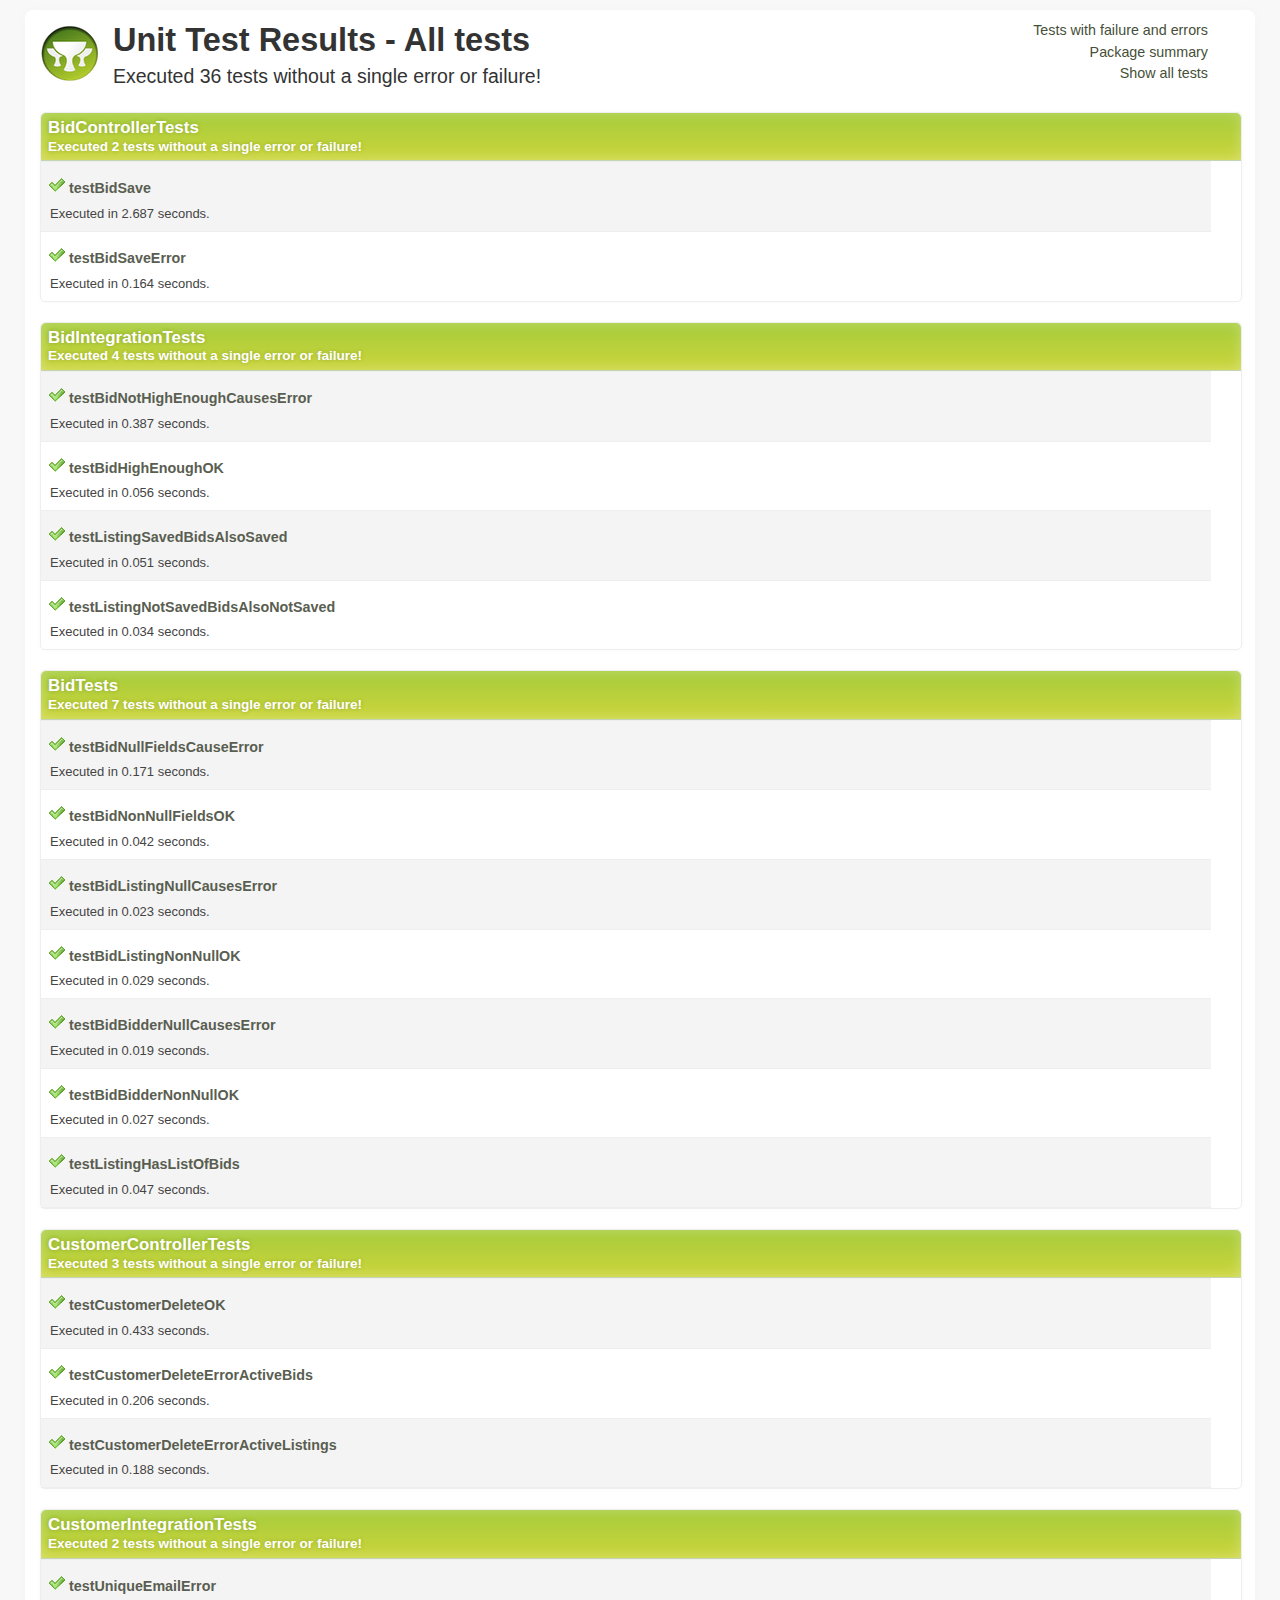
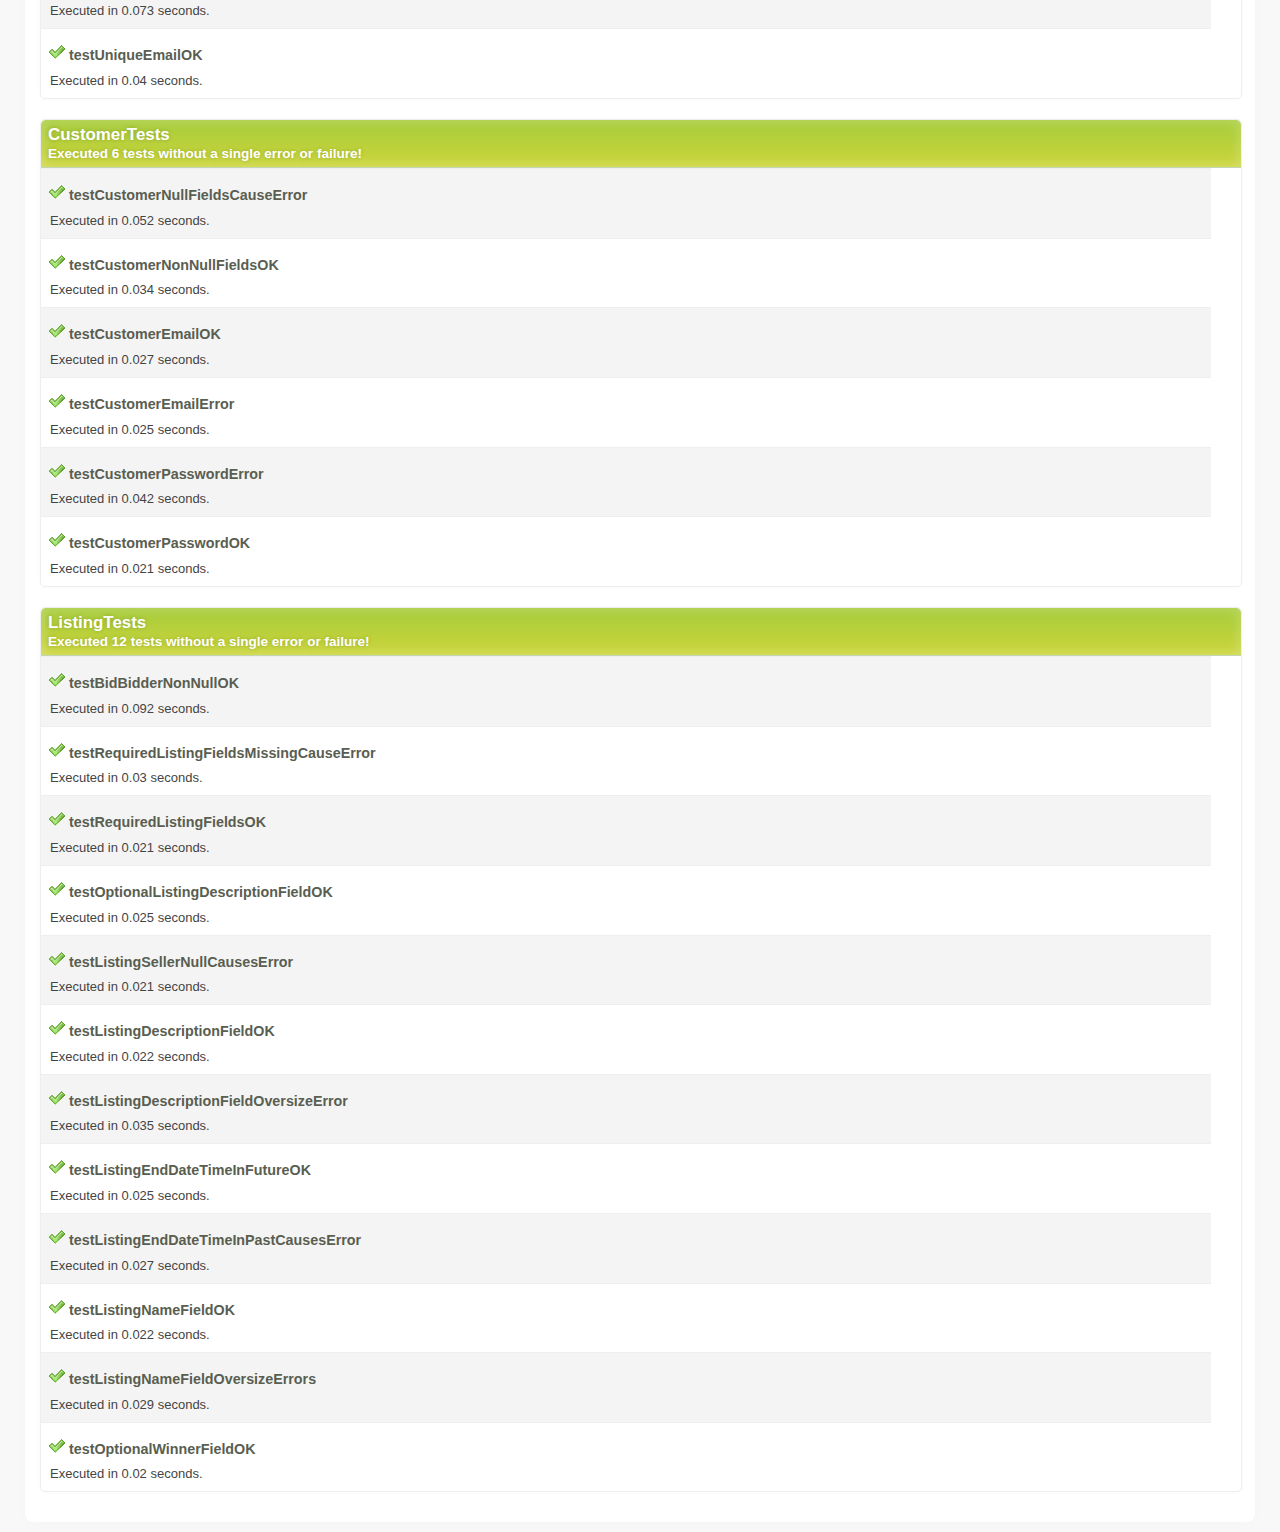
==== commit ffa3e366: "Changes" ====
--- a/target/test-reports/html/all.html
+++ b/target/test-reports/html/all.html
@@ -18,9 +18,7 @@
                         36
                         tests
                     
-                        with
-                        2 errors
-                        .
+                        without a single error or failure!
                     </p>
 </div>
 <div class="grid_2 omega">
@@ -43,105 +41,6 @@
 </nav>
 </div>
 <div class="clear"></div>
-<div class="testsuite error">
-<div class="header">
-<h2>BidIntegrationTests</h2>
-<h3>
-                        Executed
-                        4
-                        tests
-                    
-                        with
-                        2 errors
-                        .
-                    </h3>
-</div>
-<div class="testcase clearfix success grid_8 alpha omega" data-name="testBidNotHighEnoughCausesError">
-<div class="grid_3 alpha">
-<p>
-<span class="icon success"></span><b class="testname message success">testBidNotHighEnoughCausesError</b>
-</p>
-<p class="summary">Executed in 0.453 seconds.</p>
-</div>
-<div class="grid_5 omega outputinfo"></div>
-<div class="clear"></div>
-</div>
-<div class="testcase clearfix error grid_8 alpha omega" data-name="testBidHighEnoughOK">
-<div class="grid_3 alpha">
-<p>
-<span class="icon error"></span><b class="testname message error">testBidHighEnoughOK</b>
-</p>
-<p class="summary">Executed in 0.255 seconds.</p>
-</div>
-<div class="grid_5 omega outputinfo">
-<div class="details">
-<p>
-<b class="message">Validation Error(s) occurred during save():
-- Field error in object 'auctionhaus.Bid' on field 'bidAmount': rejected value [20.0]; codes [auctionhaus.Bid.bidAmount.validator.error.auctionhaus.Bid.bidAmount,auctionhaus.Bid.bidAmount.validator.error.bidAmount,auctionhaus.Bid.bidAmount.validator.error.java.math.BigDecimal,auctionhaus.Bid.bidAmount.validator.error,bid.bidAmount.validator.error.auctionhaus.Bid.bidAmount,bid.bidAmount.validator.error.bidAmount,bid.bidAmount.validator.error.java.math.BigDecimal,bid.bidAmount.validator.error,auctionhaus.Bid.bidAmount.The Bid amount must be at least .50 higher than the previous Bid for the same listing.auctionhaus.Bid.bidAmount,auctionhaus.Bid.bidAmount.The Bid amount must be at least .50 higher than the previous Bid for the same listing.bidAmount,auctionhaus.Bid.bidAmount.The Bid amount must be at least .50 higher than the previous Bid for the same listing.java.math.BigDecimal,auctionhaus.Bid.bidAmount.The Bid amount must be at least .50 higher than the previous Bid for the same listing,bid.bidAmount.The Bid amount must be at least .50 higher than the previous Bid for the same listing.auctionhaus.Bid.bidAmount,bid.bidAmount.The Bid amount must be at least .50 higher than the previous Bid for the same listing.bidAmount,bid.bidAmount.The Bid amount must be at least .50 higher than the previous Bid for the same listing.java.math.BigDecimal,bid.bidAmount.The Bid amount must be at least .50 higher than the previous Bid for the same listing,The Bid amount must be at least .50 higher than the previous Bid for the same listing.auctionhaus.Bid.bidAmount,The Bid amount must be at least .50 higher than the previous Bid for the same listing.bidAmount,The Bid amount must be at least .50 higher than the previous Bid for the same listing.java.math.BigDecimal,The Bid amount must be at least .50 higher than the previous Bid for the same listing]; arguments [bidAmount,class auctionhaus.Bid,20.0]; default message [Property [{0}] of class [{1}] with value [{2}] does not pass custom validation]
-</b>
-</p>
-<pre>grails.validation.ValidationException: Validation Error(s) occurred during save():
-- Field error in object 'auctionhaus.Bid' on field 'bidAmount': rejected value [20.0]; codes [auctionhaus.Bid.bidAmount.validator.error.auctionhaus.Bid.bidAmount,auctionhaus.Bid.bidAmount.validator.error.bidAmount,auctionhaus.Bid.bidAmount.validator.error.java.math.BigDecimal,auctionhaus.Bid.bidAmount.validator.error,bid.bidAmount.validator.error.auctionhaus.Bid.bidAmount,bid.bidAmount.validator.error.bidAmount,bid.bidAmount.validator.error.java.math.BigDecimal,bid.bidAmount.validator.error,auctionhaus.Bid.bidAmount.The Bid amount must be at least .50 higher than the previous Bid for the same listing.auctionhaus.Bid.bidAmount,auctionhaus.Bid.bidAmount.The Bid amount must be at least .50 higher than the previous Bid for the same listing.bidAmount,auctionhaus.Bid.bidAmount.The Bid amount must be at least .50 higher than the previous Bid for the same listing.java.math.BigDecimal,auctionhaus.Bid.bidAmount.The Bid amount must be at least .50 higher than the previous Bid for the same listing,bid.bidAmount.The Bid amount must be at least .50 higher than the previous Bid for the same listing.auctionhaus.Bid.bidAmount,bid.bidAmount.The Bid amount must be at least .50 higher than the previous Bid for the same listing.bidAmount,bid.bidAmount.The Bid amount must be at least .50 higher than the previous Bid for the same listing.java.math.BigDecimal,bid.bidAmount.The Bid amount must be at least .50 higher than the previous Bid for the same listing,The Bid amount must be at least .50 higher than the previous Bid for the same listing.auctionhaus.Bid.bidAmount,The Bid amount must be at least .50 higher than the previous Bid for the same listing.bidAmount,The Bid amount must be at least .50 higher than the previous Bid for the same listing.java.math.BigDecimal,The Bid amount must be at least .50 higher than the previous Bid for the same listing]; arguments [bidAmount,class auctionhaus.Bid,20.0]; default message [Property [{0}] of class [{1}] with value [{2}] does not pass custom validation]
-
-	at auctionhaus.BidIntegrationTests.testBidHighEnoughOK(BidIntegrationTests.groovy:85)
-</pre>
-</div>
-</div>
-<div class="clear"></div>
-</div>
-<div class="testcase clearfix error grid_8 alpha omega" data-name="testListingSavedBidsAlsoSaved">
-<div class="grid_3 alpha">
-<p>
-<span class="icon error"></span><b class="testname message error">testListingSavedBidsAlsoSaved</b>
-</p>
-<p class="summary">Executed in 0.203 seconds.</p>
-</div>
-<div class="grid_5 omega outputinfo">
-<div class="details">
-<p>
-<b class="message">Validation Error(s) occurred during save():
-- Field error in object 'auctionhaus.Listing' on field 'bids[0].bidAmount': rejected value [20.0]; codes [auctionhaus.Bid.bidAmount.validator.error.auctionhaus.Listing.bids[0].bidAmount,auctionhaus.Bid.bidAmount.validator.error.auctionhaus.Listing.bids.bidAmount,auctionhaus.Bid.bidAmount.validator.error.bids[0].bidAmount,auctionhaus.Bid.bidAmount.validator.error.bids.bidAmount,auctionhaus.Bid.bidAmount.validator.error.bidAmount,auctionhaus.Bid.bidAmount.validator.error.java.math.BigDecimal,auctionhaus.Bid.bidAmount.validator.error,bid.bidAmount.validator.error.auctionhaus.Listing.bids[0].bidAmount,bid.bidAmount.validator.error.auctionhaus.Listing.bids.bidAmount,bid.bidAmount.validator.error.bids[0].bidAmount,bid.bidAmount.validator.error.bids.bidAmount,bid.bidAmount.validator.error.bidAmount,bid.bidAmount.validator.error.java.math.BigDecimal,bid.bidAmount.validator.error,auctionhaus.Bid.bidAmount.The Bid amount must be at least .50 higher than the previous Bid for the same listing.auctionhaus.Listing.bids[0].bidAmount,auctionhaus.Bid.bidAmount.The Bid amount must be at least .50 higher than the previous Bid for the same listing.auctionhaus.Listing.bids.bidAmount,auctionhaus.Bid.bidAmount.The Bid amount must be at least .50 higher than the previous Bid for the same listing.bids[0].bidAmount,auctionhaus.Bid.bidAmount.The Bid amount must be at least .50 higher than the previous Bid for the same listing.bids.bidAmount,auctionhaus.Bid.bidAmount.The Bid amount must be at least .50 higher than the previous Bid for the same listing.bidAmount,auctionhaus.Bid.bidAmount.The Bid amount must be at least .50 higher than the previous Bid for the same listing.java.math.BigDecimal,auctionhaus.Bid.bidAmount.The Bid amount must be at least .50 higher than the previous Bid for the same listing,bid.bidAmount.The Bid amount must be at least .50 higher than the previous Bid for the same listing.auctionhaus.Listing.bids[0].bidAmount,bid.bidAmount.The Bid amount must be at least .50 higher than the previous Bid for the same listing.auctionhaus.Listing.bids.bidAmount,bid.bidAmount.The Bid amount must be at least .50 higher than the previous Bid for the same listing.bids[0].bidAmount,bid.bidAmount.The Bid amount must be at least .50 higher than the previous Bid for the same listing.bids.bidAmount,bid.bidAmount.The Bid amount must be at least .50 higher than the previous Bid for the same listing.bidAmount,bid.bidAmount.The Bid amount must be at least .50 higher than the previous Bid for the same listing.java.math.BigDecimal,bid.bidAmount.The Bid amount must be at least .50 higher than the previous Bid for the same listing,The Bid amount must be at least .50 higher than the previous Bid for the same listing.auctionhaus.Listing.bids[0].bidAmount,The Bid amount must be at least .50 higher than the previous Bid for the same listing.auctionhaus.Listing.bids.bidAmount,The Bid amount must be at least .50 higher than the previous Bid for the same listing.bids[0].bidAmount,The Bid amount must be at least .50 higher than the previous Bid for the same listing.bids.bidAmount,The Bid amount must be at least .50 higher than the previous Bid for the same listing.bidAmount,The Bid amount must be at least .50 higher than the previous Bid for the same listing.java.math.BigDecimal,The Bid amount must be at least .50 higher than the previous Bid for the same listing]; arguments [bidAmount,class auctionhaus.Bid,20.0]; default message [Property [{0}] of class [{1}] with value [{2}] does not pass custom validation]
-</b>
-</p>
-<pre>grails.validation.ValidationException: Validation Error(s) occurred during save():
-- Field error in object 'auctionhaus.Listing' on field 'bids[0].bidAmount': rejected value [20.0]; codes [auctionhaus.Bid.bidAmount.validator.error.auctionhaus.Listing.bids[0].bidAmount,auctionhaus.Bid.bidAmount.validator.error.auctionhaus.Listing.bids.bidAmount,auctionhaus.Bid.bidAmount.validator.error.bids[0].bidAmount,auctionhaus.Bid.bidAmount.validator.error.bids.bidAmount,auctionhaus.Bid.bidAmount.validator.error.bidAmount,auctionhaus.Bid.bidAmount.validator.error.java.math.BigDecimal,auctionhaus.Bid.bidAmount.validator.error,bid.bidAmount.validator.error.auctionhaus.Listing.bids[0].bidAmount,bid.bidAmount.validator.error.auctionhaus.Listing.bids.bidAmount,bid.bidAmount.validator.error.bids[0].bidAmount,bid.bidAmount.validator.error.bids.bidAmount,bid.bidAmount.validator.error.bidAmount,bid.bidAmount.validator.error.java.math.BigDecimal,bid.bidAmount.validator.error,auctionhaus.Bid.bidAmount.The Bid amount must be at least .50 higher than the previous Bid for the same listing.auctionhaus.Listing.bids[0].bidAmount,auctionhaus.Bid.bidAmount.The Bid amount must be at least .50 higher than the previous Bid for the same listing.auctionhaus.Listing.bids.bidAmount,auctionhaus.Bid.bidAmount.The Bid amount must be at least .50 higher than the previous Bid for the same listing.bids[0].bidAmount,auctionhaus.Bid.bidAmount.The Bid amount must be at least .50 higher than the previous Bid for the same listing.bids.bidAmount,auctionhaus.Bid.bidAmount.The Bid amount must be at least .50 higher than the previous Bid for the same listing.bidAmount,auctionhaus.Bid.bidAmount.The Bid amount must be at least .50 higher than the previous Bid for the same listing.java.math.BigDecimal,auctionhaus.Bid.bidAmount.The Bid amount must be at least .50 higher than the previous Bid for the same listing,bid.bidAmount.The Bid amount must be at least .50 higher than the previous Bid for the same listing.auctionhaus.Listing.bids[0].bidAmount,bid.bidAmount.The Bid amount must be at least .50 higher than the previous Bid for the same listing.auctionhaus.Listing.bids.bidAmount,bid.bidAmount.The Bid amount must be at least .50 higher than the previous Bid for the same listing.bids[0].bidAmount,bid.bidAmount.The Bid amount must be at least .50 higher than the previous Bid for the same listing.bids.bidAmount,bid.bidAmount.The Bid amount must be at least .50 higher than the previous Bid for the same listing.bidAmount,bid.bidAmount.The Bid amount must be at least .50 higher than the previous Bid for the same listing.java.math.BigDecimal,bid.bidAmount.The Bid amount must be at least .50 higher than the previous Bid for the same listing,The Bid amount must be at least .50 higher than the previous Bid for the same listing.auctionhaus.Listing.bids[0].bidAmount,The Bid amount must be at least .50 higher than the previous Bid for the same listing.auctionhaus.Listing.bids.bidAmount,The Bid amount must be at least .50 higher than the previous Bid for the same listing.bids[0].bidAmount,The Bid amount must be at least .50 higher than the previous Bid for the same listing.bids.bidAmount,The Bid amount must be at least .50 higher than the previous Bid for the same listing.bidAmount,The Bid amount must be at least .50 higher than the previous Bid for the same listing.java.math.BigDecimal,The Bid amount must be at least .50 higher than the previous Bid for the same listing]; arguments [bidAmount,class auctionhaus.Bid,20.0]; default message [Property [{0}] of class [{1}] with value [{2}] does not pass custom validation]
-
-	at auctionhaus.BidIntegrationTests.testListingSavedBidsAlsoSaved(BidIntegrationTests.groovy:121)
-</pre>
-</div>
-</div>
-<div class="clear"></div>
-</div>
-<div class="testcase clearfix success grid_8 alpha omega" data-name="testListingNotSavedBidsAlsoNotSaved">
-<div class="grid_3 alpha">
-<p>
-<span class="icon success"></span><b class="testname message success">testListingNotSavedBidsAlsoNotSaved</b>
-</p>
-<p class="summary">Executed in 0.059 seconds.</p>
-</div>
-<div class="grid_5 omega outputinfo"></div>
-<div class="clear"></div>
-</div>
-<div class="clearfix output footer">
-<div class="sysout">
-<h2>Standard output</h2>
-<pre class="stdout">--Output from testBidNotHighEnoughCausesError--
---Output from testBidHighEnoughOK--
---Output from testListingSavedBidsAlsoSaved--
---Output from testListingNotSavedBidsAlsoNotSaved--
-</pre>
-</div>
-<div class="syserr">
-<h2>System error</h2>
-<pre class="syserr">--Output from testBidNotHighEnoughCausesError--
---Output from testBidHighEnoughOK--
---Output from testListingSavedBidsAlsoSaved--
---Output from testListingNotSavedBidsAlsoNotSaved--
-</pre>
-</div>
-</div>
-<div class="clear"></div>
-</div>
 <div class="testsuite success">
 <div class="header">
 <h2>BidControllerTests</h2>
@@ -158,7 +57,7 @@
 <p>
 <span class="icon success"></span><b class="testname message success">testBidSave</b>
 </p>
-<p class="summary">Executed in 3.923 seconds.</p>
+<p class="summary">Executed in 2.687 seconds.</p>
 </div>
 <div class="grid_5 omega outputinfo"></div>
 <div class="clear"></div>
@@ -168,7 +67,7 @@
 <p>
 <span class="icon success"></span><b class="testname message success">testBidSaveError</b>
 </p>
-<p class="summary">Executed in 0.144 seconds.</p>
+<p class="summary">Executed in 0.164 seconds.</p>
 </div>
 <div class="grid_5 omega outputinfo"></div>
 <div class="clear"></div>
@@ -184,6 +83,77 @@
 <h2>System error</h2>
 <pre class="syserr">--Output from testBidSave--
 --Output from testBidSaveError--
+</pre>
+</div>
+</div>
+<div class="clear"></div>
+</div>
+<div class="testsuite success">
+<div class="header">
+<h2>BidIntegrationTests</h2>
+<h3>
+                        Executed
+                        4
+                        tests
+                    
+                        without a single error or failure!
+                    </h3>
+</div>
+<div class="testcase clearfix success grid_8 alpha omega" data-name="testBidNotHighEnoughCausesError">
+<div class="grid_3 alpha">
+<p>
+<span class="icon success"></span><b class="testname message success">testBidNotHighEnoughCausesError</b>
+</p>
+<p class="summary">Executed in 0.387 seconds.</p>
+</div>
+<div class="grid_5 omega outputinfo"></div>
+<div class="clear"></div>
+</div>
+<div class="testcase clearfix success grid_8 alpha omega" data-name="testBidHighEnoughOK">
+<div class="grid_3 alpha">
+<p>
+<span class="icon success"></span><b class="testname message success">testBidHighEnoughOK</b>
+</p>
+<p class="summary">Executed in 0.056 seconds.</p>
+</div>
+<div class="grid_5 omega outputinfo"></div>
+<div class="clear"></div>
+</div>
+<div class="testcase clearfix success grid_8 alpha omega" data-name="testListingSavedBidsAlsoSaved">
+<div class="grid_3 alpha">
+<p>
+<span class="icon success"></span><b class="testname message success">testListingSavedBidsAlsoSaved</b>
+</p>
+<p class="summary">Executed in 0.051 seconds.</p>
+</div>
+<div class="grid_5 omega outputinfo"></div>
+<div class="clear"></div>
+</div>
+<div class="testcase clearfix success grid_8 alpha omega" data-name="testListingNotSavedBidsAlsoNotSaved">
+<div class="grid_3 alpha">
+<p>
+<span class="icon success"></span><b class="testname message success">testListingNotSavedBidsAlsoNotSaved</b>
+</p>
+<p class="summary">Executed in 0.034 seconds.</p>
+</div>
+<div class="grid_5 omega outputinfo"></div>
+<div class="clear"></div>
+</div>
+<div class="clearfix output footer">
+<div class="sysout">
+<h2>Standard output</h2>
+<pre class="stdout">--Output from testBidNotHighEnoughCausesError--
+--Output from testBidHighEnoughOK--
+--Output from testListingSavedBidsAlsoSaved--
+--Output from testListingNotSavedBidsAlsoNotSaved--
+</pre>
+</div>
+<div class="syserr">
+<h2>System error</h2>
+<pre class="syserr">--Output from testBidNotHighEnoughCausesError--
+--Output from testBidHighEnoughOK--
+--Output from testListingSavedBidsAlsoSaved--
+--Output from testListingNotSavedBidsAlsoNotSaved--
 </pre>
 </div>
 </div>
@@ -205,7 +175,7 @@
 <p>
 <span class="icon success"></span><b class="testname message success">testBidNullFieldsCauseError</b>
 </p>
-<p class="summary">Executed in 0.166 seconds.</p>
+<p class="summary">Executed in 0.171 seconds.</p>
 </div>
 <div class="grid_5 omega outputinfo"></div>
 <div class="clear"></div>
@@ -215,7 +185,7 @@
 <p>
 <span class="icon success"></span><b class="testname message success">testBidNonNullFieldsOK</b>
 </p>
-<p class="summary">Executed in 0.038 seconds.</p>
+<p class="summary">Executed in 0.042 seconds.</p>
 </div>
 <div class="grid_5 omega outputinfo"></div>
 <div class="clear"></div>
@@ -225,7 +195,7 @@
 <p>
 <span class="icon success"></span><b class="testname message success">testBidListingNullCausesError</b>
 </p>
-<p class="summary">Executed in 0.02 seconds.</p>
+<p class="summary">Executed in 0.023 seconds.</p>
 </div>
 <div class="grid_5 omega outputinfo"></div>
 <div class="clear"></div>
@@ -235,7 +205,7 @@
 <p>
 <span class="icon success"></span><b class="testname message success">testBidListingNonNullOK</b>
 </p>
-<p class="summary">Executed in 0.025 seconds.</p>
+<p class="summary">Executed in 0.029 seconds.</p>
 </div>
 <div class="grid_5 omega outputinfo"></div>
 <div class="clear"></div>
@@ -245,7 +215,7 @@
 <p>
 <span class="icon success"></span><b class="testname message success">testBidBidderNullCausesError</b>
 </p>
-<p class="summary">Executed in 0.02 seconds.</p>
+<p class="summary">Executed in 0.019 seconds.</p>
 </div>
 <div class="grid_5 omega outputinfo"></div>
 <div class="clear"></div>
@@ -255,7 +225,7 @@
 <p>
 <span class="icon success"></span><b class="testname message success">testBidBidderNonNullOK</b>
 </p>
-<p class="summary">Executed in 0.032 seconds.</p>
+<p class="summary">Executed in 0.027 seconds.</p>
 </div>
 <div class="grid_5 omega outputinfo"></div>
 <div class="clear"></div>
@@ -265,7 +235,7 @@
 <p>
 <span class="icon success"></span><b class="testname message success">testListingHasListOfBids</b>
 </p>
-<p class="summary">Executed in 0.052 seconds.</p>
+<p class="summary">Executed in 0.047 seconds.</p>
 </div>
 <div class="grid_5 omega outputinfo"></div>
 <div class="clear"></div>
@@ -312,7 +282,7 @@
 <p>
 <span class="icon success"></span><b class="testname message success">testCustomerDeleteOK</b>
 </p>
-<p class="summary">Executed in 0.459 seconds.</p>
+<p class="summary">Executed in 0.433 seconds.</p>
 </div>
 <div class="grid_5 omega outputinfo"></div>
 <div class="clear"></div>
@@ -322,7 +292,7 @@
 <p>
 <span class="icon success"></span><b class="testname message success">testCustomerDeleteErrorActiveBids</b>
 </p>
-<p class="summary">Executed in 0.233 seconds.</p>
+<p class="summary">Executed in 0.206 seconds.</p>
 </div>
 <div class="grid_5 omega outputinfo"></div>
 <div class="clear"></div>
@@ -332,7 +302,7 @@
 <p>
 <span class="icon success"></span><b class="testname message success">testCustomerDeleteErrorActiveListings</b>
 </p>
-<p class="summary">Executed in 0.277 seconds.</p>
+<p class="summary">Executed in 0.188 seconds.</p>
 </div>
 <div class="grid_5 omega outputinfo"></div>
 <div class="clear"></div>
@@ -371,7 +341,7 @@
 <p>
 <span class="icon success"></span><b class="testname message success">testUniqueEmailError</b>
 </p>
-<p class="summary">Executed in 0.074 seconds.</p>
+<p class="summary">Executed in 0.073 seconds.</p>
 </div>
 <div class="grid_5 omega outputinfo"></div>
 <div class="clear"></div>
@@ -381,7 +351,7 @@
 <p>
 <span class="icon success"></span><b class="testname message success">testUniqueEmailOK</b>
 </p>
-<p class="summary">Executed in 0.029 seconds.</p>
+<p class="summary">Executed in 0.04 seconds.</p>
 </div>
 <div class="grid_5 omega outputinfo"></div>
 <div class="clear"></div>
@@ -418,7 +388,7 @@
 <p>
 <span class="icon success"></span><b class="testname message success">testCustomerNullFieldsCauseError</b>
 </p>
-<p class="summary">Executed in 0.067 seconds.</p>
+<p class="summary">Executed in 0.052 seconds.</p>
 </div>
 <div class="grid_5 omega outputinfo"></div>
 <div class="clear"></div>
@@ -428,7 +398,7 @@
 <p>
 <span class="icon success"></span><b class="testname message success">testCustomerNonNullFieldsOK</b>
 </p>
-<p class="summary">Executed in 0.03 seconds.</p>
+<p class="summary">Executed in 0.034 seconds.</p>
 </div>
 <div class="grid_5 omega outputinfo"></div>
 <div class="clear"></div>
@@ -438,7 +408,7 @@
 <p>
 <span class="icon success"></span><b class="testname message success">testCustomerEmailOK</b>
 </p>
-<p class="summary">Executed in 0.03 seconds.</p>
+<p class="summary">Executed in 0.027 seconds.</p>
 </div>
 <div class="grid_5 omega outputinfo"></div>
 <div class="clear"></div>
@@ -448,7 +418,7 @@
 <p>
 <span class="icon success"></span><b class="testname message success">testCustomerEmailError</b>
 </p>
-<p class="summary">Executed in 0.032 seconds.</p>
+<p class="summary">Executed in 0.025 seconds.</p>
 </div>
 <div class="grid_5 omega outputinfo"></div>
 <div class="clear"></div>
@@ -458,7 +428,7 @@
 <p>
 <span class="icon success"></span><b class="testname message success">testCustomerPasswordError</b>
 </p>
-<p class="summary">Executed in 0.047 seconds.</p>
+<p class="summary">Executed in 0.042 seconds.</p>
 </div>
 <div class="grid_5 omega outputinfo"></div>
 <div class="clear"></div>
@@ -468,7 +438,7 @@
 <p>
 <span class="icon success"></span><b class="testname message success">testCustomerPasswordOK</b>
 </p>
-<p class="summary">Executed in 0.046 seconds.</p>
+<p class="summary">Executed in 0.021 seconds.</p>
 </div>
 <div class="grid_5 omega outputinfo"></div>
 <div class="clear"></div>
@@ -513,7 +483,7 @@
 <p>
 <span class="icon success"></span><b class="testname message success">testBidBidderNonNullOK</b>
 </p>
-<p class="summary">Executed in 0.058 seconds.</p>
+<p class="summary">Executed in 0.092 seconds.</p>
 </div>
 <div class="grid_5 omega outputinfo"></div>
 <div class="clear"></div>
@@ -523,7 +493,7 @@
 <p>
 <span class="icon success"></span><b class="testname message success">testRequiredListingFieldsMissingCauseError</b>
 </p>
-<p class="summary">Executed in 0.028 seconds.</p>
+<p class="summary">Executed in 0.03 seconds.</p>
 </div>
 <div class="grid_5 omega outputinfo"></div>
 <div class="clear"></div>
@@ -533,7 +503,7 @@
 <p>
 <span class="icon success"></span><b class="testname message success">testRequiredListingFieldsOK</b>
 </p>
-<p class="summary">Executed in 0.019 seconds.</p>
+<p class="summary">Executed in 0.021 seconds.</p>
 </div>
 <div class="grid_5 omega outputinfo"></div>
 <div class="clear"></div>
@@ -543,87 +513,87 @@
 <p>
 <span class="icon success"></span><b class="testname message success">testOptionalListingDescriptionFieldOK</b>
 </p>
+<p class="summary">Executed in 0.025 seconds.</p>
+</div>
+<div class="grid_5 omega outputinfo"></div>
+<div class="clear"></div>
+</div>
+<div class="testcase clearfix success grid_8 alpha omega" data-name="testListingSellerNullCausesError">
+<div class="grid_3 alpha">
+<p>
+<span class="icon success"></span><b class="testname message success">testListingSellerNullCausesError</b>
+</p>
+<p class="summary">Executed in 0.021 seconds.</p>
+</div>
+<div class="grid_5 omega outputinfo"></div>
+<div class="clear"></div>
+</div>
+<div class="testcase clearfix success grid_8 alpha omega" data-name="testListingDescriptionFieldOK">
+<div class="grid_3 alpha">
+<p>
+<span class="icon success"></span><b class="testname message success">testListingDescriptionFieldOK</b>
+</p>
+<p class="summary">Executed in 0.022 seconds.</p>
+</div>
+<div class="grid_5 omega outputinfo"></div>
+<div class="clear"></div>
+</div>
+<div class="testcase clearfix success grid_8 alpha omega" data-name="testListingDescriptionFieldOversizeError">
+<div class="grid_3 alpha">
+<p>
+<span class="icon success"></span><b class="testname message success">testListingDescriptionFieldOversizeError</b>
+</p>
+<p class="summary">Executed in 0.035 seconds.</p>
+</div>
+<div class="grid_5 omega outputinfo"></div>
+<div class="clear"></div>
+</div>
+<div class="testcase clearfix success grid_8 alpha omega" data-name="testListingEndDateTimeInFutureOK">
+<div class="grid_3 alpha">
+<p>
+<span class="icon success"></span><b class="testname message success">testListingEndDateTimeInFutureOK</b>
+</p>
+<p class="summary">Executed in 0.025 seconds.</p>
+</div>
+<div class="grid_5 omega outputinfo"></div>
+<div class="clear"></div>
+</div>
+<div class="testcase clearfix success grid_8 alpha omega" data-name="testListingEndDateTimeInPastCausesError">
+<div class="grid_3 alpha">
+<p>
+<span class="icon success"></span><b class="testname message success">testListingEndDateTimeInPastCausesError</b>
+</p>
+<p class="summary">Executed in 0.027 seconds.</p>
+</div>
+<div class="grid_5 omega outputinfo"></div>
+<div class="clear"></div>
+</div>
+<div class="testcase clearfix success grid_8 alpha omega" data-name="testListingNameFieldOK">
+<div class="grid_3 alpha">
+<p>
+<span class="icon success"></span><b class="testname message success">testListingNameFieldOK</b>
+</p>
+<p class="summary">Executed in 0.022 seconds.</p>
+</div>
+<div class="grid_5 omega outputinfo"></div>
+<div class="clear"></div>
+</div>
+<div class="testcase clearfix success grid_8 alpha omega" data-name="testListingNameFieldOversizeErrors">
+<div class="grid_3 alpha">
+<p>
+<span class="icon success"></span><b class="testname message success">testListingNameFieldOversizeErrors</b>
+</p>
+<p class="summary">Executed in 0.029 seconds.</p>
+</div>
+<div class="grid_5 omega outputinfo"></div>
+<div class="clear"></div>
+</div>
+<div class="testcase clearfix success grid_8 alpha omega" data-name="testOptionalWinnerFieldOK">
+<div class="grid_3 alpha">
+<p>
+<span class="icon success"></span><b class="testname message success">testOptionalWinnerFieldOK</b>
+</p>
 <p class="summary">Executed in 0.02 seconds.</p>
-</div>
-<div class="grid_5 omega outputinfo"></div>
-<div class="clear"></div>
-</div>
-<div class="testcase clearfix success grid_8 alpha omega" data-name="testListingSellerNullCausesError">
-<div class="grid_3 alpha">
-<p>
-<span class="icon success"></span><b class="testname message success">testListingSellerNullCausesError</b>
-</p>
-<p class="summary">Executed in 0.021 seconds.</p>
-</div>
-<div class="grid_5 omega outputinfo"></div>
-<div class="clear"></div>
-</div>
-<div class="testcase clearfix success grid_8 alpha omega" data-name="testListingDescriptionFieldOK">
-<div class="grid_3 alpha">
-<p>
-<span class="icon success"></span><b class="testname message success">testListingDescriptionFieldOK</b>
-</p>
-<p class="summary">Executed in 0.021 seconds.</p>
-</div>
-<div class="grid_5 omega outputinfo"></div>
-<div class="clear"></div>
-</div>
-<div class="testcase clearfix success grid_8 alpha omega" data-name="testListingDescriptionFieldOversizeError">
-<div class="grid_3 alpha">
-<p>
-<span class="icon success"></span><b class="testname message success">testListingDescriptionFieldOversizeError</b>
-</p>
-<p class="summary">Executed in 0.042 seconds.</p>
-</div>
-<div class="grid_5 omega outputinfo"></div>
-<div class="clear"></div>
-</div>
-<div class="testcase clearfix success grid_8 alpha omega" data-name="testListingEndDateTimeInFutureOK">
-<div class="grid_3 alpha">
-<p>
-<span class="icon success"></span><b class="testname message success">testListingEndDateTimeInFutureOK</b>
-</p>
-<p class="summary">Executed in 0.026 seconds.</p>
-</div>
-<div class="grid_5 omega outputinfo"></div>
-<div class="clear"></div>
-</div>
-<div class="testcase clearfix success grid_8 alpha omega" data-name="testListingEndDateTimeInPastCausesError">
-<div class="grid_3 alpha">
-<p>
-<span class="icon success"></span><b class="testname message success">testListingEndDateTimeInPastCausesError</b>
-</p>
-<p class="summary">Executed in 0.024 seconds.</p>
-</div>
-<div class="grid_5 omega outputinfo"></div>
-<div class="clear"></div>
-</div>
-<div class="testcase clearfix success grid_8 alpha omega" data-name="testListingNameFieldOK">
-<div class="grid_3 alpha">
-<p>
-<span class="icon success"></span><b class="testname message success">testListingNameFieldOK</b>
-</p>
-<p class="summary">Executed in 0.022 seconds.</p>
-</div>
-<div class="grid_5 omega outputinfo"></div>
-<div class="clear"></div>
-</div>
-<div class="testcase clearfix success grid_8 alpha omega" data-name="testListingNameFieldOversizeErrors">
-<div class="grid_3 alpha">
-<p>
-<span class="icon success"></span><b class="testname message success">testListingNameFieldOversizeErrors</b>
-</p>
-<p class="summary">Executed in 0.04 seconds.</p>
-</div>
-<div class="grid_5 omega outputinfo"></div>
-<div class="clear"></div>
-</div>
-<div class="testcase clearfix success grid_8 alpha omega" data-name="testOptionalWinnerFieldOK">
-<div class="grid_3 alpha">
-<p>
-<span class="icon success"></span><b class="testname message success">testOptionalWinnerFieldOK</b>
-</p>
-<p class="summary">Executed in 0.053 seconds.</p>
 </div>
 <div class="grid_5 omega outputinfo"></div>
 <div class="clear"></div>
